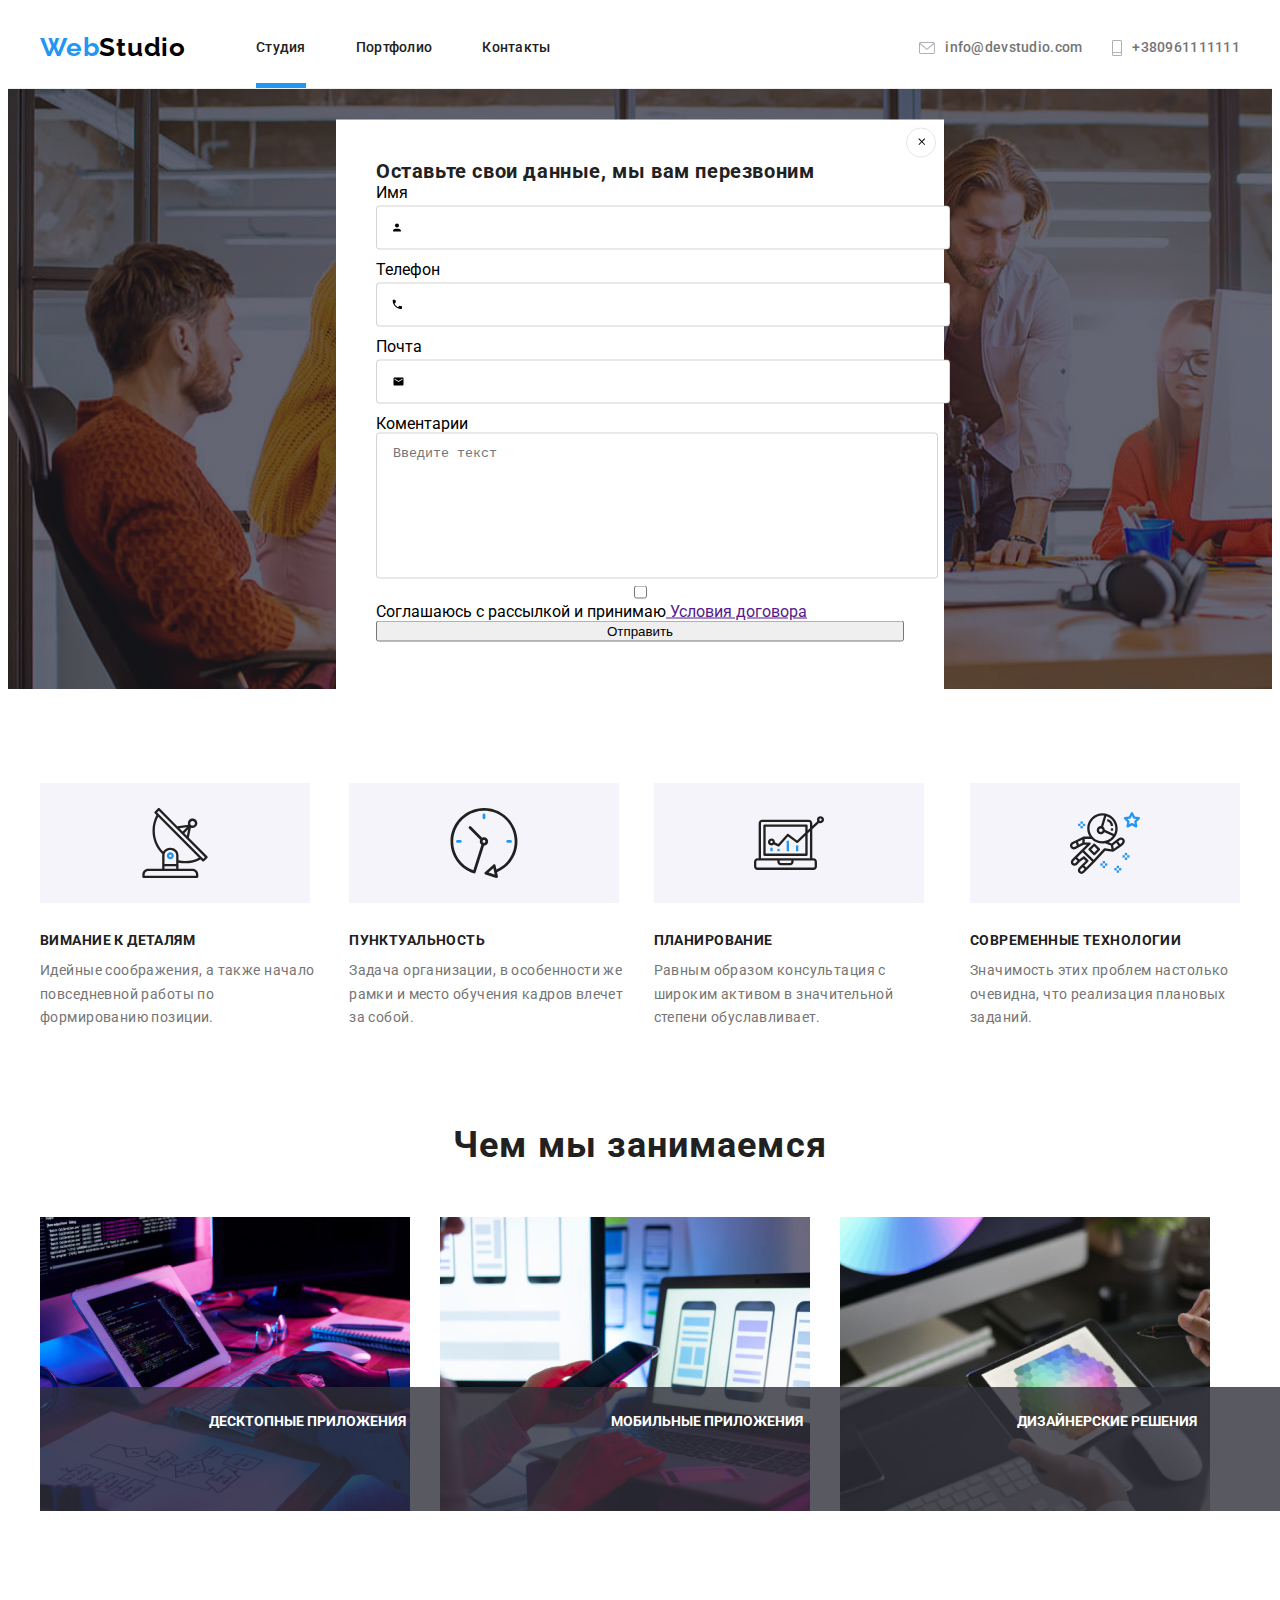
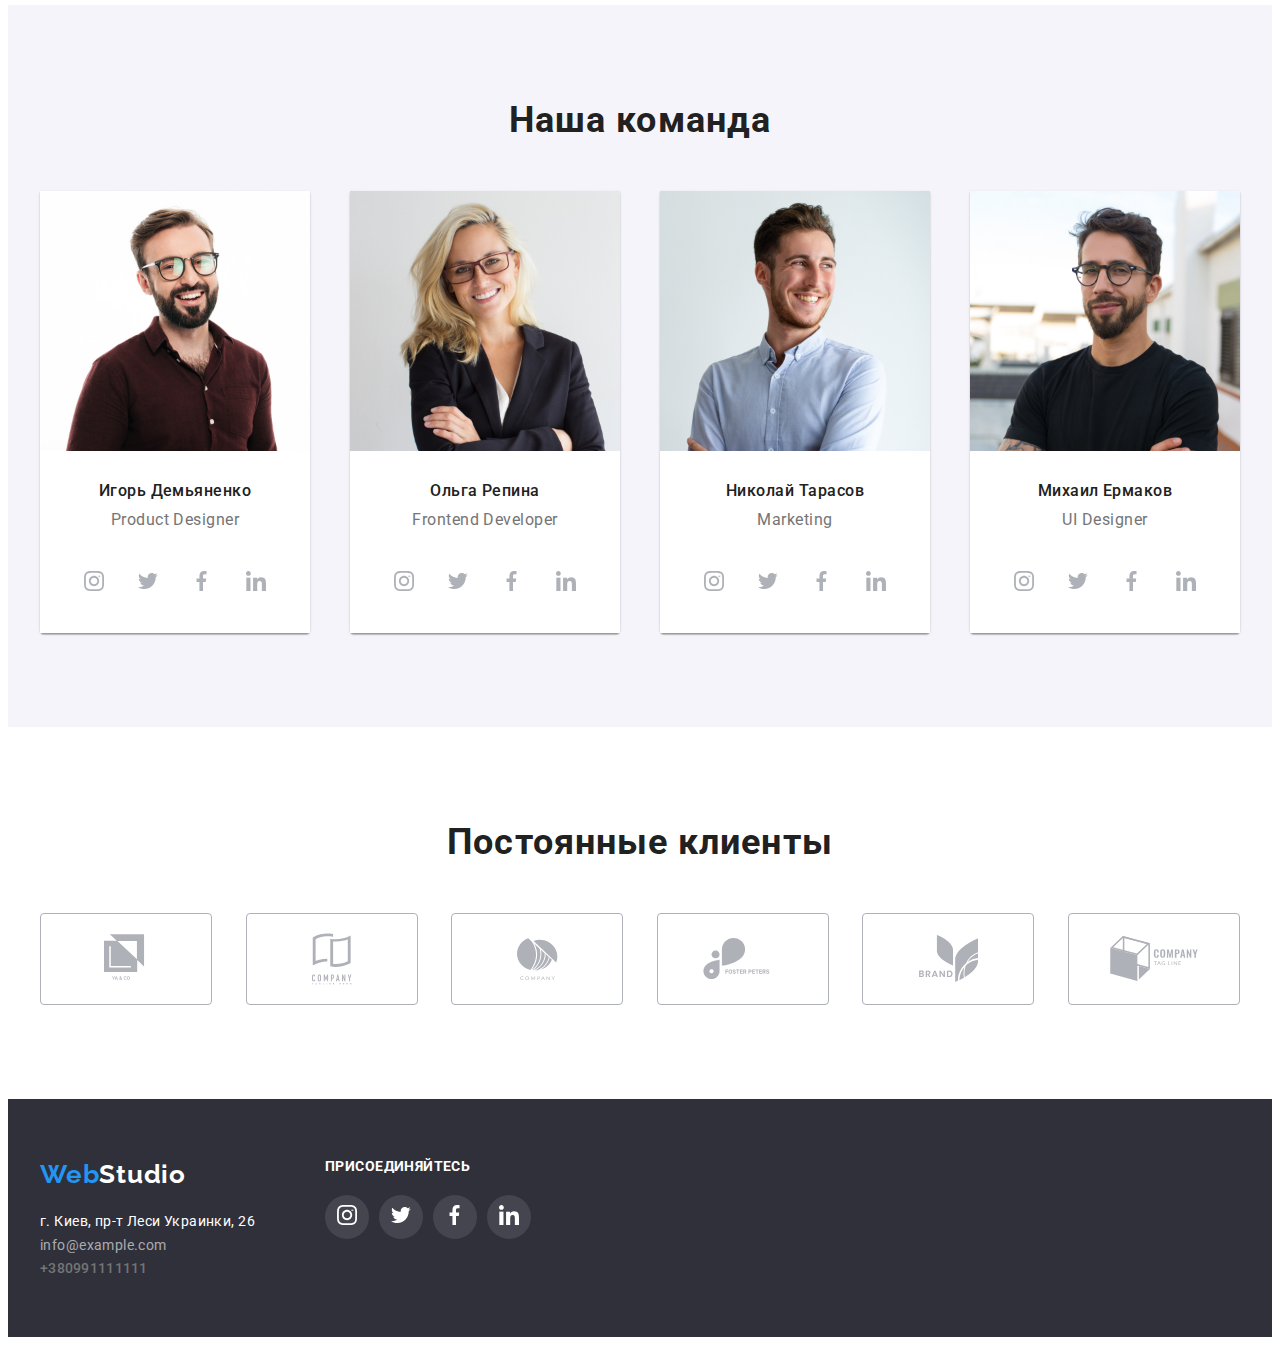
==== index.html @ 155edfb6 "что-то делал))" ====
<!DOCTYPE html>
<html lang="ru">
  <head>
    <meta charset="UTF-8" />
    <meta http-equiv="X-UA-Compatible" content="IE=edge" />
    <meta name="viewport" content="width=device-width, initial-scale=1.0" />
    <title>Webstudio</title>
    <link rel="preconnect" href="https://fonts.gstatic.com" />
    <link
      href="https://fonts.googleapis.com/css2?family=Raleway:wght@700&family=Roboto:wght@400;500;700;900&display=swap"
      rel="stylesheet"
    />
    <link
      rel="stylesheet"
      href="https://cdnjs.cloudflare.com/ajax/libs/modern-normalize/1.0.0/modern-normalize.min.css"
      integrity="sha512-ISS7cAi1PEhQ8jnbJpJZMd29NlhNj4AWYyLOSp2CE/CsHxTCu+r+t0D2yoJudVrd0/8fTVPUVDzY5Tvli75u/g=="
      crossorigin="anonymous"
    />
    <link
      rel="stylesheet"
      href="https://cdnjs.cloudflare.com/ajax/libs/animate.css/4.1.1/animate.min.css"
    />
    <link rel="stylesheet" href="./css/style.css" />
  </head>
  <body>
    <!--HEADER-->

    <header class="header">
      <div class="header-container">
        <nav class="navigation">
          <a
            class="logo-light-teme logo-text-header logo link"
            href="./portfolio.html"
            ><span class="logo-text">Web</span>Studio</a
          >

          <ul class="navigation-list list">
            <li class="navigation-item">
              <a
                class="navigation-link link active-page-link"
                href="./index.html"
                ><span class="active">Студия</span></a
              >
            </li>

            <li class="navigation-item">
              <a class="navigation-link link" href="./portfolio.html"
                >Портфолио</a
              >
            </li>

            <li class="navigation-item">
              <a class="navigation-link link" href="">Контакты</a>
            </li>
          </ul>
        </nav>

        <ul class="contact-list list">
          <li class="header-links-item">
            <a href="mailto:info@devstudio.com" class="contact-link link"
              ><svg class="header-icons" fill="currentColour">
                <use href="./images/sprite.svg#icon-envelope"></use>
              </svg>
              info@devstudio.com</a
            >
          </li>
          <li class="header-links-item">
            <a href="tel:+380961111111" class="contact-link link"
              ><svg class="header-icons-tel" fill="currentColour">
                <use href="./images/sprite.svg#icon-Vector"></use>
              </svg>
              +380961111111</a
            >
          </li>
        </ul>
      </div>
    </header>

    <!--HERROW-->
    <main>
      <section class="herro">
        <div class="container">
          <div class="wrap-herro">
            <h1 class="herro-title">
              ЭФФЕКТИВНЫЕ РЕШЕНИЯ<br />
              ДЛЯ ВАШЕГО БИЗНЕСА
            </h1>
            <button type="button" class="model-btn" data-modal-open>
              Заказать услугу
            </button>
          </div>
        </div>
      </section>

      <!--Section2-->

      <section class="features">
        <div class="container">
          <h2 class="about-title visually-hidden">Особенности</h2>
          <ul class="about-list list">
            <li class="about-item">
              <div class="features-icons">
                <svg width="70px" height="70px">
                  <use href="./images/sprite.svg#icon-antenna"></use>
                </svg>
              </div>
              <h3 class="about-mini-title">ВИМАНИЕ К ДЕТАЛЯМ</h3>
              <p class="about-subtitle">
                Идейные соображения, а также начало повседневной работы по
                формированию позиции.
              </p>
            </li>

            <li class="about-item">
              <div class="features-icons">
                <svg width="70px" height="70px">
                  <use href="./images/sprite.svg#icon-clock"></use>
                </svg>
              </div>
              <h3 class="about-mini-title">ПУНКТУАЛЬНОСТЬ</h3>
              <p class="about-subtitle">
                Задача организации, в особенности же рамки и место обучения
                кадров влечет за собой.
              </p>
            </li>
            <li class="about-item">
              <div class="features-icons">
                <svg width="70px" height="70px">
                  <use href="./images/sprite.svg#icon-diagram"></use>
                </svg>
              </div>
              <h3 class="about-mini-title">ПЛАНИРОВАНИЕ</h3>
              <p class="about-subtitle">
                Равным образом консультация с широким активом в значительной
                степени обуславливает.
              </p>
            </li>
            <li class="about-item">
              <div class="features-icons">
                <svg width="70px" height="70px">
                  <use href="./images/sprite.svg#icon-astronaut"></use>
                </svg>
              </div>
              <h3 class="about-mini-title">Современные технологии</h3>
              <p class="about-subtitle">
                Значимость этих проблем настолько очевидна, что реализация
                плановых заданий.
              </p>
            </li>
          </ul>
        </div>
      </section>

      <!--section3-->

      <section class="section3-about">
        <div class="container">
          <h2 class="about-title">Чем мы занимаемся</h2>
          <ul class="section3-list list">
            <li class="section3-item">
              <a class="" href=""
                ><div class="">
                  <img
                    class="img-section3"
                    src="./images/section3/box1.jpg"
                    alt="человек набирает текст"
                    width="370"
                    height="294"
                  />
                  <p class="overlay-portfolio">ДЕСКТОПНЫЕ ПРИЛОЖЕНИЯ</p>
                </div></a
              >
            </li>
            <li class="section3-item">
              <a class="" href=""
                ><div class="">
                  <img
                    class="img-section3"
                    src="./images/section3/box2.jpg"
                    alt="ноутбук и телефон"
                    width="370"
                    height="294"
                  />
                  <p class="overlay-portfolio">МОБИЛЬНЫЕ ПРИЛОЖЕНИЯ</p>
                </div></a
              >
            </li>
            <li class="section3-item">
              <a class="" href=""
                ><div class="">
                  <img
                    class="img-section3"
                    src="./images/section3/box3.jpg"
                    alt="приложение на планшете"
                    width="370"
                    height="294"
                  />
                  <p class="overlay-portfolio">ДИЗАЙНЕРСКИЕ РЕШЕНИЯ</p>
                </div>
              </a>
            </li>
          </ul>
        </div>
      </section>

      <!--Section4-->

      <section class="about">
        <div class="container">
          <h2 class="about-title about-our-teem-title">Наша команда</h2>
          <ul class="section4-list list">
            <li class="section4-item">
              <img src="./images/section4/img3.jpg" alt="" width="270" />
              <div class="section4-teem">
                <h3 class="section4-title">Игорь Демьяненко</h3>
                <p class="section4-subtitle">Product Designer</p>
                <ul class="social-list list">
                  <li class="social-list-item">
                    <a href="" class="social-list-link"
                      ><div class="icons-thumb">
                        <svg
                          class="social-list-icon"
                          width="20px"
                          height="20px"
                        >
                          <use href="./images/sprite.svg#icon-instagram"></use>
                        </svg>
                      </div>
                    </a>
                  </li>
                  <li class="social-list-item">
                    <a href="" class="social-list-link"
                      ><div class="icons-thumb">
                        <svg
                          class="social-list-icon"
                          width="20px"
                          height="20px"
                        >
                          <use href="./images/sprite.svg#icon-Vector6"></use>
                        </svg>
                      </div>
                    </a>
                  </li>
                  <li class="social-list-item">
                    <a href="" class="social-list-link"
                      ><div class="icons-thumb">
                        <svg
                          class="social-list-icon"
                          width="20px"
                          height="20px"
                        >
                          <use href="./images/sprite.svg#icon-Vector7"></use>
                        </svg>
                      </div>
                    </a>
                  </li>
                  <li class="social-list-item">
                    <a href="" class="social-list-link"
                      ><div class="icons-thumb">
                        <svg
                          class="social-list-icon"
                          width="20px"
                          height="20px"
                        >
                          <use href="./images/sprite.svg#icon-linkedin"></use>
                        </svg>
                      </div>
                    </a>
                  </li>
                </ul>
              </div>
            </li>
            <li class="section4-item">
              <img src="./images/section4/img.jpg" alt="" width="270" />
              <div class="section4-teem">
                <h3 class="section4-title">Ольга Репина</h3>
                <p class="section4-subtitle">Frontend Developer</p>
                <ul class="social-list list">
                  <li class="social-list-item">
                    <a href="" class="social-list-link"
                      ><div class="icons-thumb">
                        <svg
                          class="social-list-icon"
                          width="20px"
                          height="20px"
                        >
                          <use href="./images/sprite.svg#icon-instagram"></use>
                        </svg>
                      </div>
                    </a>
                  </li>
                  <li class="social-list-item">
                    <a href="" class="social-list-link"
                      ><div class="icons-thumb">
                        <svg
                          class="social-list-icon"
                          width="20px"
                          height="20px"
                        >
                          <use href="./images/sprite.svg#icon-Vector6"></use>
                        </svg>
                      </div>
                    </a>
                  </li>
                  <li class="social-list-item">
                    <a href="" class="social-list-link"
                      ><div class="icons-thumb">
                        <svg
                          class="social-list-icon"
                          width="20px"
                          height="20px"
                        >
                          <use href="./images/sprite.svg#icon-Vector7"></use>
                        </svg>
                      </div>
                    </a>
                  </li>
                  <li class="social-list-item">
                    <a href="" class="social-list-link"
                      ><div class="icons-thumb">
                        <svg
                          class="social-list-icon"
                          width="20px"
                          height="20px"
                        >
                          <use href="./images/sprite.svg#icon-linkedin"></use>
                        </svg>
                      </div>
                    </a>
                  </li>
                </ul>
              </div>
            </li>
            <li class="section4-item">
              <img src="./images/section4/img1.jpg" alt="" width="270" />
              <div class="section4-teem">
                <h3 class="section4-title">Николай Тарасов</h3>
                <p class="section4-subtitle">Marketing</p>
                <ul class="social-list list">
                  <li class="social-list-item">
                    <a href="" class="social-list-link"
                      ><div class="icons-thumb">
                        <svg
                          class="social-list-icon"
                          width="20px"
                          height="20px"
                        >
                          <use href="./images/sprite.svg#icon-instagram"></use>
                        </svg>
                      </div>
                    </a>
                  </li>
                  <li class="social-list-item">
                    <a href="" class="social-list-link"
                      ><div class="icons-thumb">
                        <svg
                          class="social-list-icon"
                          width="20px"
                          height="20px"
                        >
                          <use href="./images/sprite.svg#icon-Vector6"></use>
                        </svg>
                      </div>
                    </a>
                  </li>
                  <li class="social-list-item">
                    <a href="" class="social-list-link"
                      ><div class="icons-thumb">
                        <svg
                          class="social-list-icon"
                          width="20px"
                          height="20px"
                        >
                          <use href="./images/sprite.svg#icon-Vector7"></use>
                        </svg>
                      </div>
                    </a>
                  </li>
                  <li class="social-list-item">
                    <a href="" class="social-list-link"
                      ><div class="icons-thumb">
                        <svg
                          class="social-list-icon"
                          width="20px"
                          height="20px"
                        >
                          <use href="./images/sprite.svg#icon-linkedin"></use>
                        </svg>
                      </div>
                    </a>
                  </li>
                </ul>
              </div>
            </li>
            <li class="section4-item">
              <img src="./images/section4/img2.jpg" alt="" width="270" />
              <div class="section4-teem">
                <h3 class="section4-title">Михаил Ермаков</h3>
                <p class="section4-subtitle">UI Designer</p>
                <ul class="social-list list">
                  <li class="social-list-item">
                    <a href="" class="social-list-link"
                      ><div class="icons-thumb">
                        <svg
                          class="social-list-icon"
                          width="20px"
                          height="20px"
                        >
                          <use href="./images/sprite.svg#icon-instagram"></use>
                        </svg>
                      </div>
                    </a>
                  </li>
                  <li class="social-list-item">
                    <a href="" class="social-list-link"
                      ><div class="icons-thumb">
                        <svg
                          class="social-list-icon"
                          width="20px"
                          height="20px"
                        >
                          <use href="./images/sprite.svg#icon-Vector6"></use>
                        </svg>
                      </div>
                    </a>
                  </li>
                  <li class="social-list-item">
                    <a href="" class="social-list-link"
                      ><div class="icons-thumb">
                        <svg
                          class="social-list-icon"
                          width="20px"
                          height="20px"
                        >
                          <use href="./images/sprite.svg#icon-Vector7"></use>
                        </svg>
                      </div>
                    </a>
                  </li>
                  <li class="social-list-item">
                    <a href="" class="social-list-link"
                      ><div class="icons-thumb">
                        <svg
                          class="social-list-icon"
                          width="20px"
                          height="20px"
                        >
                          <use href="./images/sprite.svg#icon-linkedin"></use>
                        </svg>
                      </div>
                    </a>
                  </li>
                </ul>
              </div>
            </li>
          </ul>
        </div>
      </section>
      <!--постоянные клиенты-->
      <section class="partners">
        <div class="container-partners">
          <h2 lang="ru" class="about-title">Постоянные клиенты</h2>
          <ul class="partners-list list">
            <li class="partners-item">
              <a href="" class="partners-link">
                <div class="partners-thumb">
                  <svg
                    class="partners-icon"
                    width="44.27px"
                    height="49.23px"
                    fill="currentColour"
                  >
                    <use href="./images/sprite.svg#icon-logo1"></use>
                  </svg>
                </div>
              </a>
            </li>
            <li class="partners-item">
              <a href="" class="partners-link">
                <div class="partners-thumb">
                  <svg class="partners-icon" width="40px" height="52px">
                    <use href="./images/sprite.svg#icon-logo2"></use>
                  </svg>
                </div>
              </a>
            </li>
            <li class="partners-item">
              <a href="" class="partners-link">
                <div class="partners-thumb">
                  <svg class="partners-icon" width="41" height="42.6px">
                    <use href="./images/sprite.svg#icon-logo3"></use>
                  </svg>
                </div>
              </a>
            </li>
            <li class="partners-item">
              <a href="" class="partners-link">
                <div class="partners-thumb">
                  <svg class="partners-icon" width="79.66px" height="42.02px">
                    <use href="./images/sprite.svg#icon-logo4"></use>
                  </svg>
                </div>
              </a>
            </li>
            <li class="partners-item">
              <a href="" class="partners-link">
                <div class="partners-thumb">
                  <svg class="partners-icon" width="59px" height="47px">
                    <use href="./images/sprite.svg#icon-logo5"></use>
                  </svg>
                </div>
              </a>
            </li>
            <li class="partners-item">
              <a href="" class="partners-link">
                <div class="partners-thumb">
                  <svg class="partners-icon" width="88.5px" height="45.44px">
                    <use href="./images/sprite.svg#icon-logo6"></use>
                  </svg>
                </div>
              </a>
            </li>
          </ul>
        </div>
      </section>
    </main>
    <!--Footer-->
    <footer class="footer">
      <div class="footer-container">
        <div class="footer-wraper">
          <a
            class="logo-footer-link link logo-dark-teme logo-text-header"
            href="./index.html"
            ><span class="logo-text">Web</span>Studio</a
          >
          <address class="adress">
            <ul class="adreess-list list">
              <li class="adreess-link">
                <a
                  class="adress-item link"
                  href="https://goo.gl/maps/v6v7mnVKabn46PNZ7"
                  target="blank"
                  rel="noopener noreferrer"
                  >г. Киев, пр-т Леси Украинки, 26</a
                >
              </li>
              <li>
                <a class="adress-mail link" href="mailto:info@example.com"
                  >info@example.com</a
                >
              </li>
              <li>
                <a class="adress-tel link" href="+380991111111"
                  >+380991111111</a
                >
              </li>
            </ul>
          </address>
        </div>
        <div class="footer-wraper">
          <p class="invitation">Присоединяйтесь</p>
          <ul class="icon-list list">
            <li class="icon-list-item">
              <a href="" class="icon-item-link"
                ><div class="icon-thumb">
                  <svg class="footer-icons" width="20px" height="20px">
                    <use href="./images/sprite.svg#icon-instagram"></use>
                  </svg></div
              ></a>
            </li>
            <li class="icon-list-item">
              <a href="" class="icon-item-link"
                ><div class="icon-thumb">
                  <svg class="footer-icons" width="20px" height="20px">
                    <use href="./images/sprite.svg#icon-Vector6"></use>
                  </svg></div
              ></a>
            </li>
            <li class="icon-list-item">
              <a href="" class="icon-item-link"
                ><div class="icon-thumb">
                  <svg class="footer-icons" width="20px" height="20px">
                    <use href="./images/sprite.svg#icon-Vector7"></use>
                  </svg></div
              ></a>
            </li>
            <li class="icon-list-item">
              <a href="" class="icon-item-link"
                ><div class="icon-thumb">
                  <svg class="footer-icons" width="20px" height="20px">
                    <use href="./images/sprite.svg#icon-linkedin"></use>
                  </svg></div
              ></a>
            </li>
          </ul>
        </div>
      </div>
    </footer>
    <div class="backdrop" data-modal>
      <div class="modal">
        <b class="model-text">Оставьте свои данные, мы вам перезвоним</b>
        <button type="button" class="modal-close-btn" data-modal-close>
          <svg class="modal-close-icon" width="11px" height="11px">
            <use href="./images/sprite.svg#icon-close-black"></use>
          </svg>
        </button>
        <form action="#" class="modal-form">
          <label class="modal-form-field" for=""
            >Имя
            <span class="modal-form-input-wraper">
              <input
                type="text"
                name="user-name"
                class="modal-form-input"
                required
                minlength="2"
              />
              <svg class="modal-icon" width="12" height="12">
                <use href="./images/sprite.svg#icon-person-black"></use>
              </svg>
            </span>
          </label>
          <label class="modal-form-field" for=""
            >Телефон
            <span class="modal-form-input-wraper">
              <input
                type="tel"
                name="user-tel"
                class="modal-form-input"
                required
                pattern="[0-9]{3}-[0-9]{3}-[0-9]{2}-[0-9]{2}"
                title="063-111-11-11"
              />
              <svg class="modal-icon" width="13" height="13">
                <use href="./images/sprite.svg#icon-phone-black"></use>
              </svg>
            </span>
          </label>
          <label class="modal-form-field" for=""
            >Почта
            <span class="modal-form-input-wraper">
              <input type="email" name="user-mail" class="modal-form-input" />
              <svg class="modal-icon" width="15" height="12">
                <use href="./images/sprite.svg#icon-email-black"></use>
              </svg>
            </span>
          </label>
          <label class="modal-form-field" for=""
            >Коментарии<textarea
              name="user-message"
              class="modal-form-message"
              placeholder="Введите текст"
            ></textarea>
          </label>
          <input
            type="checkbox"
            name="user-term"
            class="modal-form-term"
            value=""
          />
          <label class="modal-form-check-desc"
            >Соглашаюсь с рассылкой и принимаю<a href="">
              Условия договора</a
            ></label
          >
          <button type="submit" class="modal-form-btn">Отправить</button>
        </form>
      </div>
    </div>
    <!--<script src="./js/model.js"></script>-->
  </body>
</html>
---- css/style.css ----
:root {
  --main-font: 'Roboto', sans-serif;
  --secondary-font: Raleway, sans-serif;
  --akcent-color: #2196f3;
  --first-colour: #ffffff;
  --second-colour: #757575;
  --third-colour: #212121;
  --fourth-colour: #000000;
  --fives-colour: #eeeeee;
  --background-colour: #2f303a;
  --secondary-bg-colour: #f5f4fa;
  --vectorsbg: #f5f4fa;
  --vectors: #afb1b8;
  --footervectorsbg: rgba(255, 255, 255, 0.1);
}
body {
  font-family: var(--main-font);
}
h1,
h2,
h3,
h4,
h5,
h6,
p {
  margin: 0;
}
ul,
ol {
  margin: 0;
  padding: 0;
}
img {
  display: block;
}
.visually-hidden {
  position: absolute !important;
  clip: rect(1px 1px 1px 1px); /* IE6, IE7 */
  clip: rect(1px, 1px, 1px, 1px);
  padding: 0 !important;
  border: 0 !important;
  height: 1px !important;
  width: 1px !important;
  overflow: hidden;
}
.link {
  text-decoration: none;
}
.list {
  list-style: none;
}
.adress {
  font-style: normal;
}

.logo-text {
  font-family: 'Raleway', sans-serif;
  font-weight: bold;
  font-size: 26px;
  line-height: 1.19;
  letter-spacing: 0.03em;
  color: #2196f3;
}

.logo link {
  font-family: var(--secondary-font);

  font-weight: 700;
  font-size: 26px;
  line-height: 1.19;
  letter-spacing: 0.03em;

  /*color: #2196f3;*/
}
.container {
  width: 1200px;
  margin: 0 auto;
  padding-left: 15px;
  padding-right: 15px;
}
.header-container {
  width: 1200px;
  margin: 0 auto;
  padding-left: 15px;
  padding-right: 15px;
  display: flex;
}

/*===========HEADER==========*/
.header {
  display: flex;
  align-items: center;

  background-color: var(--first-colour);

  border-bottom: var(--fives-colour) 1px solid;
}
.header-icons-tel {
  width: 10px;
  height: 16px;
  margin-right: 10px;
}
.active-page-link {
  color: var(--akcent-color);
  position: relative;
  transition-duration: 250ms;
  transition-timing-function: cubic-bezier(0.4, 0, 0.2, 1);
}
.active-page-link:visited {
  color: var(--akcent-color);
}

.header-icons {
  width: 16px;
  height: 12px;
  margin-right: 10px;
}
.header-links-item {
  fill: var(--vectors);
}

.header-links-item:hover,
.header-links-item:focus {
  color: var(--akcent-color);
  fill: #2196f3;
}
.header-links-item:not(:last-child) {
  margin-left: auto;
  margin-right: 30px;
}
.img-about {
  display: flex;
}

.logo {
  margin-right: 70px;
  padding-top: 24px;
  padding-bottom: 25px;
}
.navigation {
  display: flex;
  align-items: center;
}
.navigation-list {
  display: flex;
  align-items: center;
}

.navigation-item:not(:last-child) {
  margin-right: 50px;
}
.logo-text-header {
  font-family: var(--secondary-font);
  font-style: normal;
  font-weight: bold;
  font-size: 26px;
  line-height: 1.19;

  letter-spacing: 0.03em;

  color: var(--fourth-colour);
}
.navigation-link {
  display: block;
  font-size: 14px;
  font-weight: 500;
  line-height: 1.14;
  letter-spacing: 0.02em;
  text-align: left;
  color: var(--third-colour);
  padding-top: 32px;
  padding-bottom: 32px;
  position: relative;
}

.active-page-link::after {
  content: '';
  width: 100%;
  height: 5px;
  background-color: var(--akcent-color);
  display: block;
  position: absolute;
  left: 0;
  bottom: 0;
  opacity: 0;
  transition: opacity 250ms cubic-bezier(0.4, 0, 0.2, 1);
}

.active-page-link::after {
  opacity: 1;
}

.navigation-link:hover,
.navigation-link:focus {
  color: var(--akcent-color);
  transition-duration: 250ms;
  transition-timing-function: cubic-bezier(0.4, 0, 0.2, 1);
}
.navigation-link:active {
  color: var(--akcent-color);
}

.contact-link {
  display: flex;
  align-items: center;
  font-weight: 500;
  font-size: 14px;
  line-height: 1.14;
  letter-spacing: 0.02em;
  padding-top: 32px;
  padding-bottom: 32px;

  color: var(--second-colour);
}

.contact-link:hover .header-icons,
.contact-link:focus .header-icons,
.contact-link:hover,
.contact-link:focus {
  color: var(--akcent-color);
  fill: var(--akcent-color);
  transition-duration: 250ms;
  transition-timing-function: cubic-bezier(0.4, 0, 0.2, 1);
}

.contact-list {
  display: flex;
  align-items: center;

  margin-left: auto;
}

/*=========HERO========*/
.herro {
  background-color: var(--background-colour);
  text-align: center;
  padding-bottom: 200px;
  padding-top: 200px;
  background-image: linear-gradient(
      rgba(47, 48, 58, 0.4),
      rgba(47, 48, 58, 0.4)
    ),
    url(../images/herro/Img.jpg);
  background-repeat: no-repeat;
  background-size: cover;
}

.herro-link {
  border-radius: 4px;
}

.herro-link:not(:last-child) {
  margin-right: 8px;
}
.herro-portfolio {
  text-align: center;
  padding-bottom: 94px;
  padding-top: 94px;
}

.about-border-portfolio {
  background-color: var(--first-colour);
  padding-right: 24px;
  padding-left: 24px;
  padding-top: 20px;
  padding-bottom: 20px;
  text-align: left;
  border: var(--fives-colour) 1px solid;
}

.about-list-portfolio {
  display: flex;
  justify-content: space-between;
  flex-wrap: wrap;
}
.herro-title {
  font-weight: 900;
  font-size: 44px;
  line-height: 1.36;
  letter-spacing: 0.06em;

  color: var(--first-colour);
  margin-bottom: 30px;

  text-transform: uppercase;
}
.model-btn {
  box-shadow: 0px 4px 4px rgba(0, 0, 0, 0.15);
  border-radius: 4px;
  border: none;
  min-width: 200px;
  height: 50px;
  font-weight: 700;
  font-size: 16px;
  line-height: 1.87;
  padding-bottom: 200px;

  letter-spacing: 0.06em;

  color: var(--first-colour);
  padding: 10px 32px;
  background-color: var(--akcent-color);
  transition-duration: 250ms;
  transition-timing-function: cubic-bezier(0.4, 0, 0.2, 1);
}
.model-btn1 {
  background: var(--secondary-bg-colour);
  border-radius: 4px;
  font-weight: 500;
  font-size: 16px;
  padding-top: 6px;
  padding-left: 22px;
  padding-right: 22px;
  padding-bottom: 6px;
  letter-spacing: 0.03em;
  border-width: 2px;
  outline: none;
  color: var(--third-colour);
  border-color: transparent;
  transition-duration: 250ms;
  transition-timing-function: cubic-bezier(0.4, 0, 0.2, 1);
}

.model-btn:hover,
.model-btn:focus {
  background-color: var(--akcent-color);
  transition-duration: 250ms;
  transition-timing-function: cubic-bezier(0.4, 0, 0.2, 1);
}
.model-btn1:hover,
.model-btn1:focus {
  background-color: var(--akcent-color);
  color: var(--first-colour);
  border-color: var(--akcent-color);
  border-width: 2px;
  border-color: transparent;
  cursor: pointer;

  box-shadow: 0px 3px 1px rgba(0, 0, 0, 0.1), 0px 1px 2px rgba(0, 0, 0, 0.08),
    0px 2px 2px rgba(0, 0, 0, 0.12);
  transition-duration: 250ms;
  transition-timing-function: cubic-bezier(0.4, 0, 0.2, 1);
}
.model-btn1:active {
  box-shadow: none;
}

.herro-list {
  display: flex;
  margin-bottom: 56px;
  justify-content: center;
}
/*.herro-list .herro-link + .herro-link {
  margin-left: 30px;*/

/*================ABOUT===========*/
.about-border {
  border: solid 1px;
  border-top: none;
}

.features {
  padding-top: 94px;
  padding-bottom: 47px;
}
.features-icons {
  margin-bottom: 30px;
  justify-content: center;
  display: flex;
  width: 270px;
  height: 120px;
  background-color: var(--vectorsbg);
  align-items: center;
}

.about-list {
  display: flex;
}
.about-mini-title {
  font-weight: 700;
  font-size: 14px;
  line-height: 1.14;
  letter-spacing: 0.03em;
  text-transform: uppercase;
  color: var(--third-colour);
  margin-bottom: 10px;
}
.about-subtitle {
  font-weight: 400;
  font-size: 14px;
  line-height: 1.71;
  letter-spacing: 0.03em;
  color: var(--second-colour);
}
.about-title-portfolio {
  font-weight: 700;
  font-size: 18px;
  line-height: 2;
  letter-spacing: 0.06em;
  color: var(--third-colour);
  margin-bottom: 4px;
}
.about-item {
  font-weight: normal;
  font-size: 16px;
  line-height: 1.87;
  letter-spacing: 0.03em;
  color: var(--second-colour);
}
.about-item:not(:last-child) {
  margin-right: 30px;
}
link {
  display: block;
}
.about-link {
  transition-duration: 250ms;
  transition-timing-function: cubic-bezier(0.4, 0, 0.2, 1);
  margin-bottom: 30px;
  margin-right: -30px;
}
.about-link:hover {
  box-shadow: 0px 1px 1px rgba(0, 0, 0, 0.12), 0px 4px 4px rgba(0, 0, 0, 0.06),
    1px 4px 6px rgba(0, 0, 0, 0.16);
}
.link:focus {
  box-shadow: 0px 1px 1px rgba(0, 0, 0, 0.12), 0px 4px 4px rgba(0, 0, 0, 0.06),
    1px 4px 6px rgba(0, 0, 0, 0.16);
}
.about-link:nth-last-child(-n + 3) {
  margin-bottom: 0;
}
/*==========Section3==========*/
.about {
  padding-top: 94px;
  padding-bottom: 94px;
  background-color: var(--first-colour);
}
.overlay-portfolio {
  width: 205px;
  height: 16px;

  font-family: Roboto;
  font-style: normal;
  font-weight: bold;
  font-size: 14px;
  line-height: 1.14;
  text-align: center;
  position: absolute;
  bottom: 0;
  left: 0;
  width: 370px;
  height: 70px;
  background-color: rgba(47, 48, 58, 0.8);
  padding-top: 27px;
  padding-bottom: 27px;
  padding-left: 82px;
  padding-right: 82px;
  color: var(--first-colour);
}
.section3-list {
  display: flex;
  /* justify-content: space-between;*/
}
.about-title {
  font-weight: 700;
  font-size: 36px;
  line-height: 1.17;
  text-align: center;
  letter-spacing: 0.03em;
  margin-bottom: 50px;
  color: var(--third-colour);
}
.section3-about {
  padding-bottom: 94px;
  padding-top: 47px;
}
.section3-item {
  margin-right: 30px;
  position: relative;
}

/*===========section4==========*/

.about {
  background-color: var(--secondary-bg-colour);
}
.section4-item {
  box-shadow: 0px 1px 3px rgba(0, 0, 0, 0.12), 0px 1px 1px rgba(0, 0, 0, 0.14),
    0px 2px 1px rgba(0, 0, 0, 0.2);
  border-radius: 0px 0px 4px 4px;
  width: 270px;
  background: var(--second-colour);
}
.section4-item:not(:last-child) {
  margin-right: 30px;
}
.section4-teem {
  padding-top: 30px;
  padding-bottom: 30px;
  padding-left: 32px;
  padding-right: 32px;
  background-color: var(--first-colour);
}

.section4-list {
  display: flex;
  justify-content: space-between;
  margin: 0 auto;
}

.section4-title {
  font-weight: 500;
  font-size: 16px;
  line-height: 1.19;
  text-align: center;
  letter-spacing: 0.03em;
  color: var(--third-colour);
  margin-bottom: 10px;
}

.section4-subtitle {
  font-weight: 400;
  font-size: 16px;
  line-height: 1.19;
  text-align: center;
  letter-spacing: 0.03em;
  color: var(--second-colour);
  margin-bottom: 30px;
}
.social-list-link {
  display: flex;
  justify-content: center;
  align-items: center;
  width: 44px;
  height: 44px;
  border-radius: 50%;
  background-color: var(--first-colour);
}
.icons-thumb {
  display: flex;
  height: 44px;
  width: 44px;
  justify-content: center;
  align-items: center;
  border-radius: 50%;
}

.social-list {
  display: flex;
  justify-content: space-between;
}
.social-list-icon {
  fill: var(--vectors);
}
.social-list-link:focus .icons-thumb,
.social-list-link:hover .icons-thumb,
.social-list-link:focus .social-list-icon,
.social-list-link:hover .social-list-icon {
  fill: var(--first-colour);
  background-color: var(--akcent-color);
  transition-duration: 250ms;
  transition-timing-function: cubic-bezier(0.4, 0, 0.2, 1);
}
/*==========components=======*/
.logo-light-teme {
  color: var(--fourth-colour);
}
.logo-dark-teme {
  color: var(--first-colour);
}
/*===========Partners=========*/
.partners {
  padding-top: 94px;
  padding-bottom: 94px;
}
.partners-icon {
  fill: var(--vectors);
}
.partners-link {
  transition-duration: 2350ms;
  transition-timing-function: cubic-bezier(0.4, 0, 0.2, 1);

  box-sizing: border-box;

  display: flex;
  align-items: center;
  justify-content: center;
  fill: var(--vectors);
}
.partners-thumb {
  width: 170px;
  height: 90px;
  border: 1px solid var(--vectors);
  border-radius: 4px;
  display: flex;
  justify-content: center;
  align-items: center;
}

.partners-list {
  display: flex;
  justify-content: space-between;
}
.partners-link:hover .partners-icon {
  fill: var(--akcent-color);
  transition-duration: 250ms;
  transition-timing-function: cubic-bezier(0.4, 0, 0.2, 1);
}
.partners-link:hover .partners-thumb {
  border: 1px solid var(--akcent-color);
  transition-duration: 250ms;
  transition-timing-function: cubic-bezier(0.4, 0, 0.2, 1);
}

.partners-link:focus .partners-icon {
  fill: var(--akcent-color);
  transition-duration: 250ms;
  transition-timing-function: cubic-bezier(0.4, 0, 0.2, 1);
}
.partners-link:focus .partners-thumb {
  border: 1px solid var(--akcent-color);

  outline: none;
}

.container-partners {
  width: 1200px;
  margin: 0 auto;
  padding-left: 15px;
  padding-right: 15px;
}
/*=========footer=======*/
footer {
  background-color: var(--background-colour);
  padding: 60px 0;
}
.footer-container {
  display: flex;
  width: 1200px;
  margin: 0 auto;
  padding-left: 15px;
  padding-right: 15px;
}
.adress {
  margin-top: 20px;
}
.footer-wraper {
  display: inline-block;
}

.adress-item {
  transition-duration: 250ms;
  transition-timing-function: cubic-bezier(0.4, 0, 0.2, 1);
  font-weight: 400;
  font-size: 14px;
  line-height: 1.71;
  margin-bottom: 20px;
  letter-spacing: 0.03em;
  margin-bottom: 9px;

  color: var(--first-colour);
}
.adress-mail {
  transition-duration: 250ms;
  transition-timing-function: cubic-bezier(0.4, 0, 0.2, 1);
  font-weight: 400;
  font-size: 14px;
  line-height: 1.71;
  margin-bottom: 9px;
  letter-spacing: 0.03em;

  color: rgba(255, 255, 255, 0.6);
}
.adress-tel {
  transition-duration: 250ms;
  transition-timing-function: cubic-bezier(0.4, 0, 0.2, 1);
  font-weight: 500;
  font-size: 14px;
  line-height: 1.14;
  letter-spacing: 0.02em;

  color: var(--second-colour);
}
.adreess-link {
  transition-duration: 250ms;
  transition-timing-function: cubic-bezier(0.4, 0, 0.2, 1);
}
.adress-item:hover,
.adress-item:focus {
  color: var(--akcent-color);
  transition-duration: 250ms;
  transition-timing-function: cubic-bezier(0.4, 0, 0.2, 1);
}
.adress-tel:hover,
.adress-tel:focus {
  color: var(--akcent-color);
  transition-duration: 250ms;
  transition-timing-function: cubic-bezier(0.4, 0, 0.2, 1);
}
.adress-mail:hover,
.adress-mail:focus {
  color: var(--akcent-color);
  transition-duration: 250ms;
  transition-timing-function: cubic-bezier(0.4, 0, 0.2, 1);
}
.icon-list {
  display: flex;
  align-items: center;
}

.footer-wraper:not(:last-child) {
  margin-right: 70px;
}
.icon-list-item {
  box-sizing: inherit;
  justify-content: space-between;
}
.icon-item-link {
  display: flex;
  justify-content: center;
  align-items: center;
  width: 44px;
  height: 44px;
  border-radius: 50%;
  background-color: var(--footervectorsbg);
}
.icon-item-link:hover,
.icon-item-link:focus {
  background-color: var(--akcent-color);
  transition-duration: 250ms;
  transition-timing-function: cubic-bezier(0.4, 0, 0.2, 1);
}
.footer-icons {
  fill: var(--first-colour);
}
.invitation {
  font-family: var(--main-font);
  font-style: normal;
  font-weight: bold;
  font-size: 14px;
  line-height: 1.14;
  letter-spacing: 0.03em;
  text-transform: uppercase;

  color: var(--first-colour);
  margin-bottom: 20px;
}
.icon-list-item:not(:last-child) {
  margin-right: 10px;
}
.overlay {
  position: absolute;
  top: 0;
  left: 0;
  background: rgba(33, 150, 243, 0.9);
  color: var(--first-colour);

  height: 100%;
  overflow: scroll;
  transform: translateY(100%);
  transition: transform 250ms;
  transition-timing-function: cubic-bezier(0.4, 0, 0.2, 1);
}
.teem-list-content-wraper {
  position: relative;
  overflow: hidden;
}
.teem-list-link-wraper:hover .overlay,
.teem-list-link-wraper:focus .overlay {
  transform: translateY(0%);
}
.backdrop {
  position: fixed;
  top: 0;
  left: 0;
  width: 100vw;
  height: 100vh;
  transition: all 250ms linear;
}
.modal {
  position: absolute;
  top: 50%;
  left: 50%;
  transform: translate(-50%, -50%);
  width: 528px;
  height: 581px;
  background-color: var(--first-colour);
  padding: 40px;
}
.modal-close-btn {
  position: absolute;
  top: 8px;
  right: 8px;
  width: 30px;
  height: 30px;
  background: transparent;
  border: 1px solid rgba(0, 0, 0, 0.1);
  border-radius: 50%;
  cursor: pointer;
}
.is-hidden {
  opacity: 0;
  visibility: hidden;
  pointer-events: none;
}
.model-text {
  font-family: var(--main-font);
  font-style: normal;
  font-weight: bold;
  font-size: 20px;
  line-height: 1.15;
  text-align: center;
  letter-spacing: 0.03em;

  color: var(--third-colour);
  margin-bottom: 12px;
}
.modal-form {
  display: flex;
  flex-direction: column;
}
.modal-form-input {
  width: 100%;
  height: 40px;

  border: 1px solid rgba(33, 33, 33, 0.2);

  border-radius: 4px;
  padding-left: 42px;
  transition: border-colour 250ms;
  transition-timing-function: cubic-bezier(0.4, 0, 0.2, 1);
}
.modal-form-input:focus {
  outline: none;
  border-color: var(--akcent-color);
}
.modal-icon {
  display: block;
  position: absolute;
  top: 50%;
  left: 15px;
  transform: translateY(-50%);
  transition: background-colour 250ms;
}
.modal-form-field {
  position: relative;
}
.modal-form-input-wraper {
  position: relative;
  display: block;
  margin-top: 4px;
  margin-bottom: 10px;
}
.modal-form-input:focus + .modal-icon {
  fill: var(--akcent-color);
}
.modal-form-message {
  width: 100%;
  height: 120px;
  border: 1px solid rgba(33, 33, 33, 0.2);

  border-radius: 4px;
  padding: 12px 16px;
  resize: none;
}
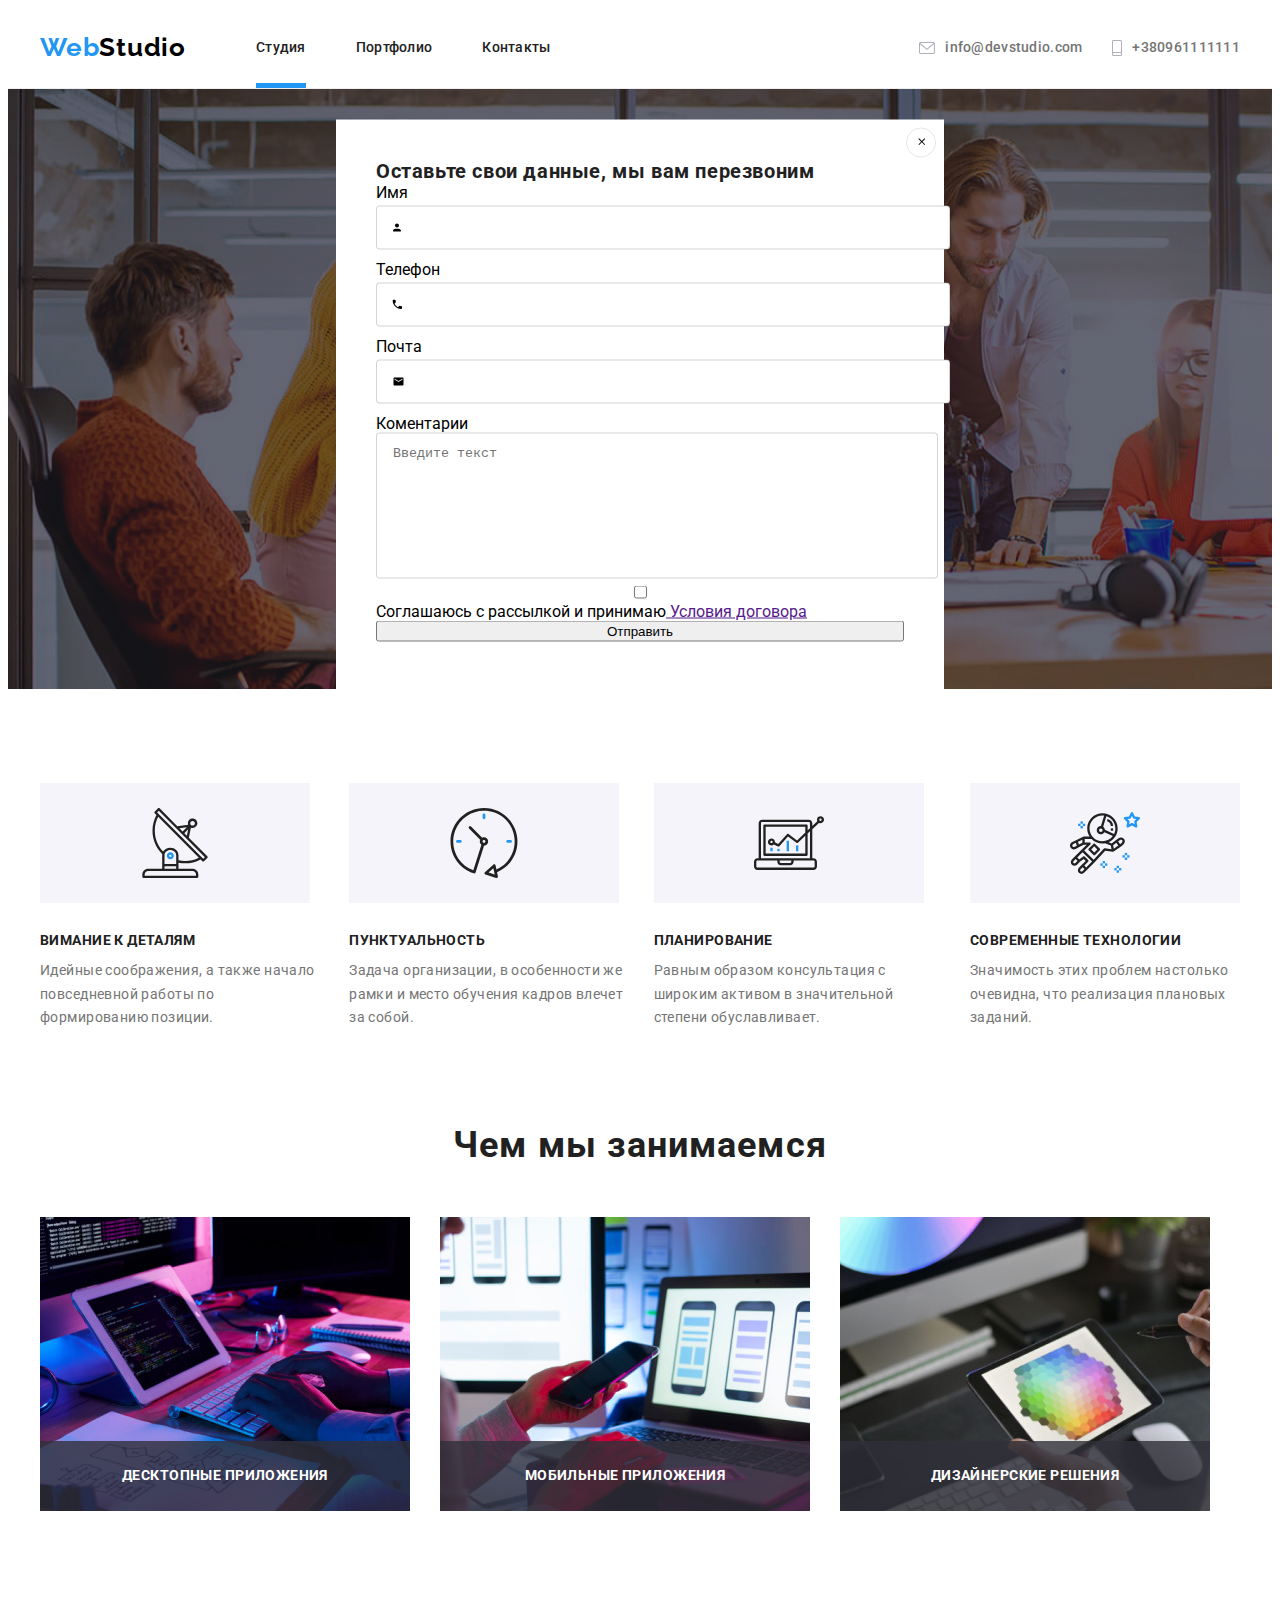
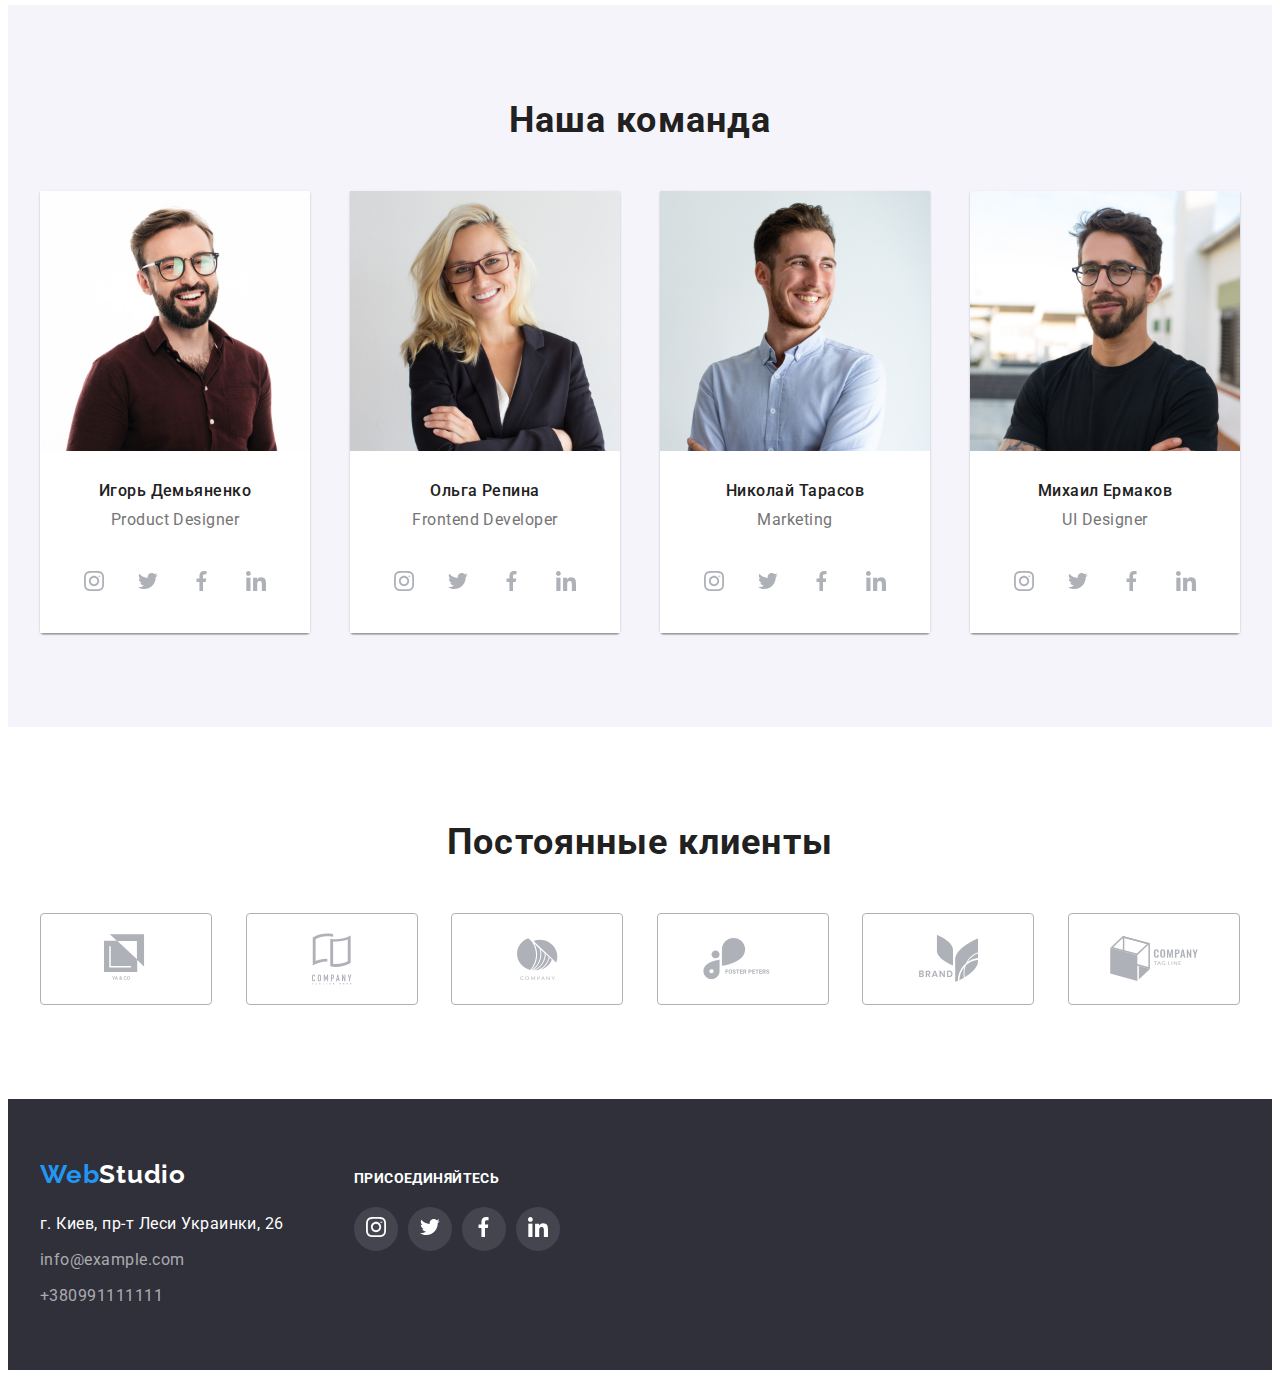
==== commit a49802f1: "исправил футер" ====
--- a/index.html
+++ b/index.html
@@ -544,20 +544,20 @@
                   >г. Киев, пр-т Леси Украинки, 26</a
                 >
               </li>
-              <li>
-                <a class="adress-mail link" href="mailto:info@example.com"
+              <li class="adreess-link">
+                <a class="footer-contacts link" href="mailto:info@example.com"
                   >info@example.com</a
                 >
               </li>
-              <li>
-                <a class="adress-tel link" href="+380991111111"
+              <li class="adreess-link">
+                <a class="footer-contacts link" href="+380991111111"
                   >+380991111111</a
                 >
               </li>
             </ul>
           </address>
         </div>
-        <div class="footer-wraper">
+        <div class="footer-wraper-social">
           <p class="invitation">Присоединяйтесь</p>
           <ul class="icon-list list">
             <li class="icon-list-item">
--- a/css/style.css
+++ b/css/style.css
@@ -171,6 +171,7 @@
   padding-top: 32px;
   padding-bottom: 32px;
   position: relative;
+  transition: color 250ms cubic-bezier(0.4, 0, 0.2, 1);
 }
 
 .active-page-link::after {
@@ -209,8 +210,11 @@
   letter-spacing: 0.02em;
   padding-top: 32px;
   padding-bottom: 32px;
-
+  transition: color 250ms cubic-bezier(0.4, 0, 0.2, 1);
   color: var(--second-colour);
+}
+.header-icons {
+  transition: fill 250ms cubic-bezier(0.4, 0, 0.2, 1);
 }
 
 .contact-link:hover .header-icons,
@@ -314,11 +318,12 @@
   padding-bottom: 6px;
   letter-spacing: 0.03em;
   border-width: 2px;
-  outline: none;
+
   color: var(--third-colour);
   border-color: transparent;
-  transition-duration: 250ms;
-  transition-timing-function: cubic-bezier(0.4, 0, 0.2, 1);
+  transition: color 250ms cubic-bezier(0.4, 0, 0.2, 1),
+    background-color 250ms cubic-bezier(0.4, 0, 0.2, 1),
+    box-shadow 250ms cubic-bezier(0.4, 0, 0.2, 1);
 }
 
 .model-btn:hover,
@@ -350,8 +355,15 @@
   margin-bottom: 56px;
   justify-content: center;
 }
-/*.herro-list .herro-link + .herro-link {
-  margin-left: 30px;*/
+.teem-list-link-wraper {
+  display: block;
+  transition: box-shadow 250ms cubic-bezier(0.4, 0, 0.2, 1);
+}
+.teem-list-link-wraper:hover,
+.teem-list-link-wraper:focus {
+  box-shadow: 0px 1px 1px rgba(0, 0, 0, 0.12), 0px 4px 4px rgba(0, 0, 0, 0.06),
+    1px 4px 6px rgba(0, 0, 0, 0.16);
+}
 
 /*================ABOUT===========*/
 .about-border {
@@ -437,26 +449,23 @@
   background-color: var(--first-colour);
 }
 .overlay-portfolio {
-  width: 205px;
-  height: 16px;
-
-  font-family: Roboto;
-  font-style: normal;
+  width: 100%;
+  height: 70px;
+  display: flex;
+  position: absolute;
+
+  justify-content: center;
+  align-items: center;
   font-weight: bold;
   font-size: 14px;
   line-height: 1.14;
+  letter-spacing: 0.03em;
+  color: var(--first-colour);
   text-align: center;
-  position: absolute;
+  text-transform: uppercase;
   bottom: 0;
   left: 0;
-  width: 370px;
-  height: 70px;
-  background-color: rgba(47, 48, 58, 0.8);
-  padding-top: 27px;
-  padding-bottom: 27px;
-  padding-left: 82px;
-  padding-right: 82px;
-  color: var(--first-colour);
+  background: rgba(47, 48, 58, 0.8);
 }
 .section3-list {
   display: flex;
@@ -635,56 +644,47 @@
   background-color: var(--background-colour);
   padding: 60px 0;
 }
+
 .footer-container {
-  display: flex;
+  padding: 0 15px;
   width: 1200px;
   margin: 0 auto;
-  padding-left: 15px;
-  padding-right: 15px;
+  display: flex;
+  align-items: baseline;
 }
 .adress {
+  display: block;
+  font-style: normal;
+  font-weight: 400;
+  line-height: 1.71;
+  letter-spacing: 0.03em;
   margin-top: 20px;
 }
 .footer-wraper {
-  display: inline-block;
+  margin-right: 70px;
 }
 
 .adress-item {
-  transition-duration: 250ms;
-  transition-timing-function: cubic-bezier(0.4, 0, 0.2, 1);
+  color: var(--first-colour);
+  transition: color 250ms cubic-bezier(0.4, 0, 0.2, 1);
+  color: var(--first-colour);
+}
+
+.footer-contacts {
+  display: block;
   font-weight: 400;
-  font-size: 14px;
   line-height: 1.71;
-  margin-bottom: 20px;
-  letter-spacing: 0.03em;
+  letter-spacing: 0.03em;
+  color: rgba(255, 255, 255, 0.6);
+  transition: color 250ms cubic-bezier(0.4, 0, 0.2, 1);
+}
+.adreess-link:not(:last-child) {
   margin-bottom: 9px;
-
-  color: var(--first-colour);
-}
-.adress-mail {
-  transition-duration: 250ms;
-  transition-timing-function: cubic-bezier(0.4, 0, 0.2, 1);
-  font-weight: 400;
-  font-size: 14px;
-  line-height: 1.71;
-  margin-bottom: 9px;
-  letter-spacing: 0.03em;
-
-  color: rgba(255, 255, 255, 0.6);
-}
-.adress-tel {
-  transition-duration: 250ms;
-  transition-timing-function: cubic-bezier(0.4, 0, 0.2, 1);
-  font-weight: 500;
-  font-size: 14px;
-  line-height: 1.14;
-  letter-spacing: 0.02em;
-
-  color: var(--second-colour);
-}
-.adreess-link {
-  transition-duration: 250ms;
-  transition-timing-function: cubic-bezier(0.4, 0, 0.2, 1);
+}
+
+.footer-wraper-social {
+  width: 206px;
+  height: 80px;
 }
 .adress-item:hover,
 .adress-item:focus {
@@ -692,26 +692,18 @@
   transition-duration: 250ms;
   transition-timing-function: cubic-bezier(0.4, 0, 0.2, 1);
 }
-.adress-tel:hover,
-.adress-tel:focus {
+.footer-contacts:hover,
+.footer-contacts:focus {
   color: var(--akcent-color);
   transition-duration: 250ms;
   transition-timing-function: cubic-bezier(0.4, 0, 0.2, 1);
 }
-.adress-mail:hover,
-.adress-mail:focus {
-  color: var(--akcent-color);
-  transition-duration: 250ms;
-  transition-timing-function: cubic-bezier(0.4, 0, 0.2, 1);
-}
+
 .icon-list {
   display: flex;
-  align-items: center;
-}
-
-.footer-wraper:not(:last-child) {
-  margin-right: 70px;
-}
+  justify-content: space-between;
+}
+
 .icon-list-item {
   box-sizing: inherit;
   justify-content: space-between;
@@ -724,6 +716,7 @@
   height: 44px;
   border-radius: 50%;
   background-color: var(--footervectorsbg);
+  transition: background-color 250ms cubic-bezier(0.4, 0, 0.2, 1);
 }
 .icon-item-link:hover,
 .icon-item-link:focus {
@@ -749,18 +742,24 @@
 .icon-list-item:not(:last-child) {
   margin-right: 10px;
 }
+
+/*==========END FOOTER========*/
 .overlay {
   position: absolute;
+  height: 294px;
+  left: 0;
   top: 0;
-  left: 0;
+  transform: translateY(101%);
+  transition: transform 250ms;
   background: rgba(33, 150, 243, 0.9);
+  width: 370px;
+  padding: 63px 24px;
+  font-size: 18px;
+  line-height: 1.56;
+  vertical-align: top;
+  letter-spacing: 0.03em;
   color: var(--first-colour);
-
-  height: 100%;
-  overflow: scroll;
-  transform: translateY(100%);
-  transition: transform 250ms;
-  transition-timing-function: cubic-bezier(0.4, 0, 0.2, 1);
+  overflow: auto;
 }
 .teem-list-content-wraper {
   position: relative;
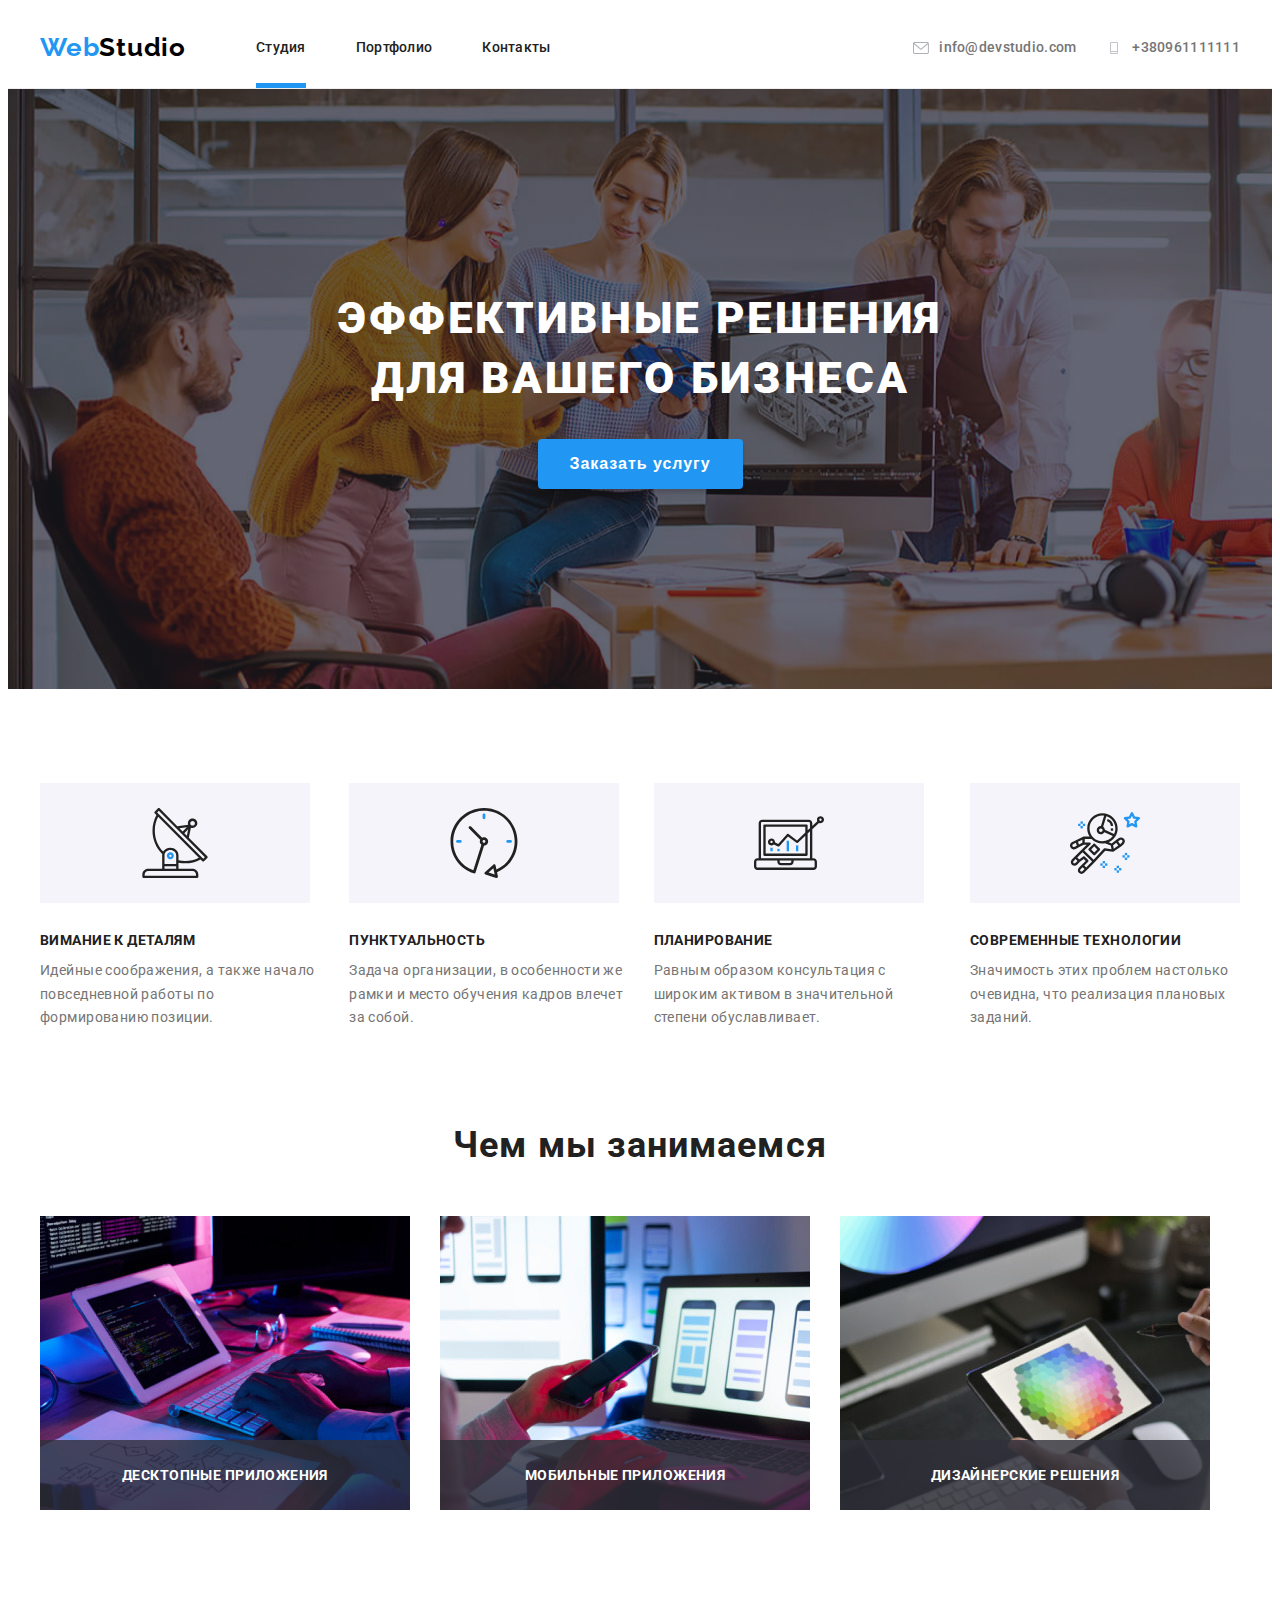
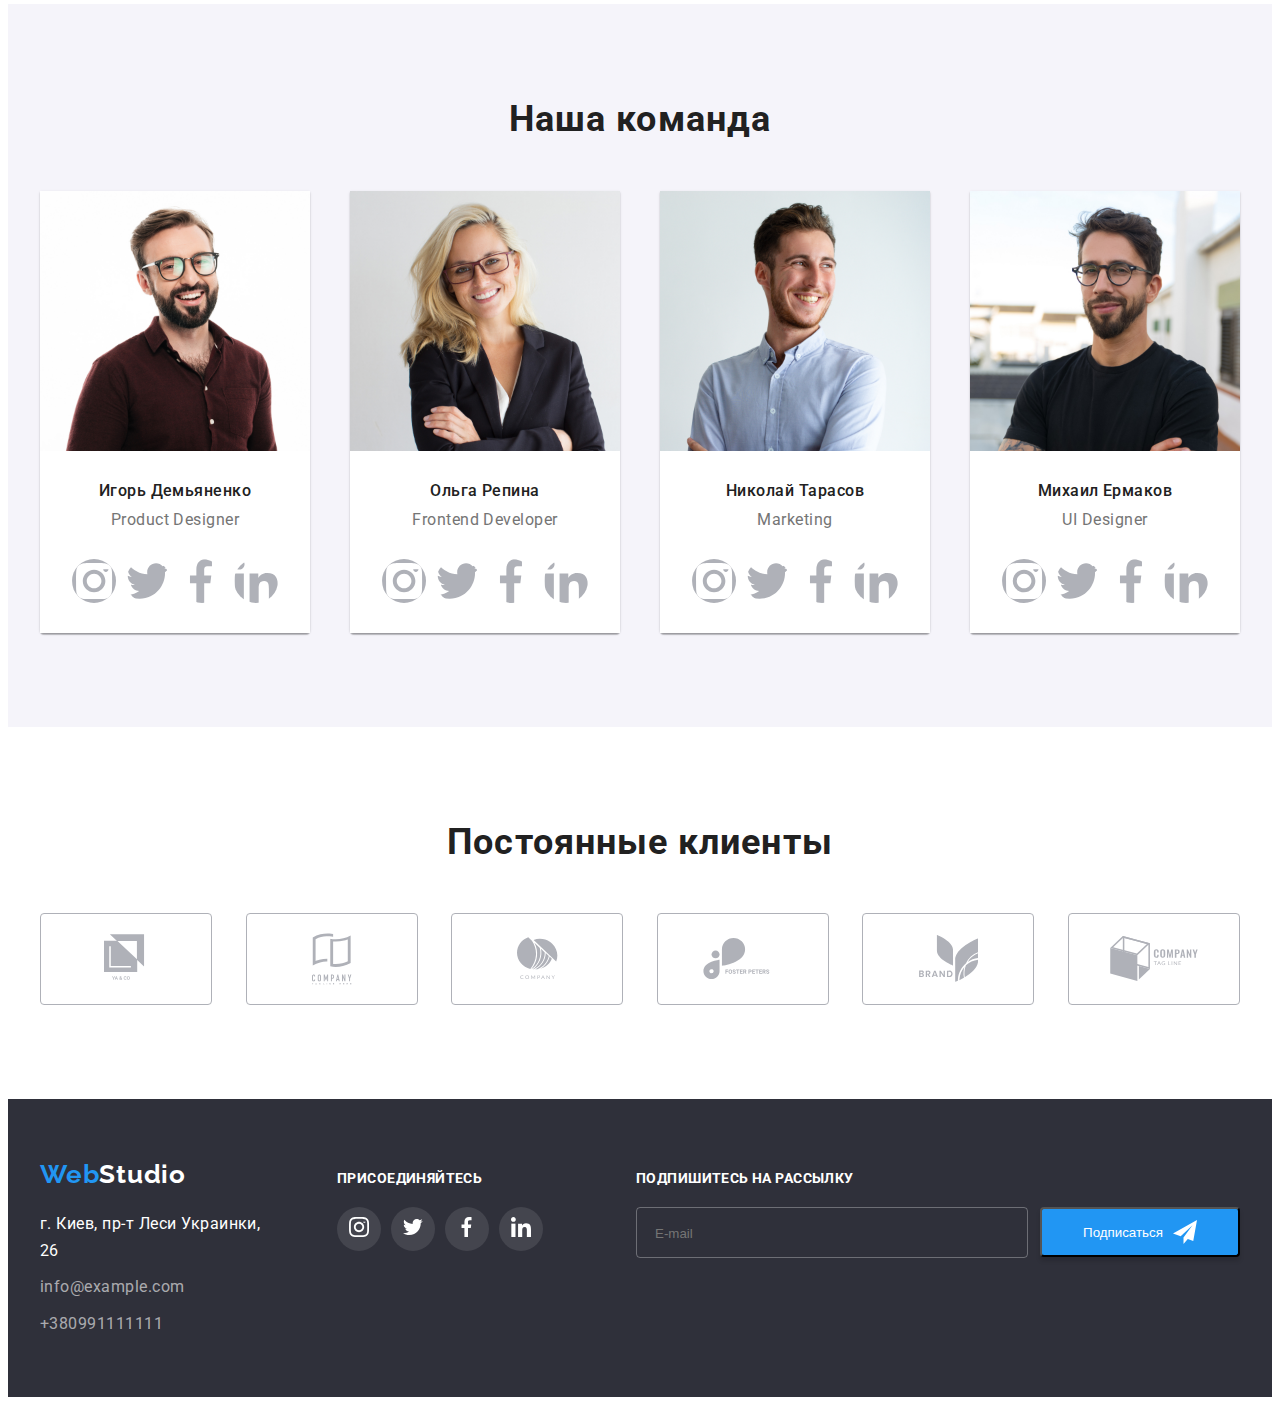
==== commit 6b28926a: "chekbox" ====
--- a/index.html
+++ b/index.html
@@ -58,7 +58,12 @@
         <ul class="contact-list list">
           <li class="header-links-item">
             <a href="mailto:info@devstudio.com" class="contact-link link"
-              ><svg class="header-icons" fill="currentColour">
+              ><svg
+                class="header-icons"
+                width="16px"
+                height="12px"
+                fill="currentColour"
+              >
                 <use href="./images/sprite.svg#icon-envelope"></use>
               </svg>
               info@devstudio.com</a
@@ -66,7 +71,12 @@
           </li>
           <li class="header-links-item">
             <a href="tel:+380961111111" class="contact-link link"
-              ><svg class="header-icons-tel" fill="currentColour">
+              ><svg
+                class="header-icons"
+                width="10px"
+                height="16px"
+                fill="currentColour"
+              >
                 <use href="./images/sprite.svg#icon-Vector"></use>
               </svg>
               +380961111111</a
@@ -216,55 +226,31 @@
                 <p class="section4-subtitle">Product Designer</p>
                 <ul class="social-list list">
                   <li class="social-list-item">
-                    <a href="" class="social-list-link"
-                      ><div class="icons-thumb">
-                        <svg
-                          class="social-list-icon"
-                          width="20px"
-                          height="20px"
-                        >
-                          <use href="./images/sprite.svg#icon-instagram"></use>
-                        </svg>
-                      </div>
-                    </a>
-                  </li>
-                  <li class="social-list-item">
-                    <a href="" class="social-list-link"
-                      ><div class="icons-thumb">
-                        <svg
-                          class="social-list-icon"
-                          width="20px"
-                          height="20px"
-                        >
-                          <use href="./images/sprite.svg#icon-Vector6"></use>
-                        </svg>
-                      </div>
-                    </a>
-                  </li>
-                  <li class="social-list-item">
-                    <a href="" class="social-list-link"
-                      ><div class="icons-thumb">
-                        <svg
-                          class="social-list-icon"
-                          width="20px"
-                          height="20px"
-                        >
-                          <use href="./images/sprite.svg#icon-Vector7"></use>
-                        </svg>
-                      </div>
-                    </a>
-                  </li>
-                  <li class="social-list-item">
-                    <a href="" class="social-list-link"
-                      ><div class="icons-thumb">
-                        <svg
-                          class="social-list-icon"
-                          width="20px"
-                          height="20px"
-                        >
-                          <use href="./images/sprite.svg#icon-linkedin"></use>
-                        </svg>
-                      </div>
+                    <a href="" class="social-list-link">
+                      <svg class="social-list-icon" width="20px" height="20px">
+                        <use href="./images/sprite.svg#icon-instagram"></use>
+                      </svg>
+                    </a>
+                  </li>
+                  <li class="social-list-item">
+                    <a href="" class="social-list-link">
+                      <svg class="social-list-icon" width="20px" height="20px">
+                        <use href="./images/sprite.svg#icon-Vector6"></use>
+                      </svg>
+                    </a>
+                  </li>
+                  <li class="social-list-item">
+                    <a href="" class="social-list-link">
+                      <svg class="social-list-icon" width="20px" height="20px">
+                        <use href="./images/sprite.svg#icon-Vector7"></use>
+                      </svg>
+                    </a>
+                  </li>
+                  <li class="social-list-item">
+                    <a href="" class="social-list-link">
+                      <svg class="social-list-icon" width="20px" height="20px">
+                        <use href="./images/sprite.svg#icon-linkedin"></use>
+                      </svg>
                     </a>
                   </li>
                 </ul>
@@ -277,55 +263,31 @@
                 <p class="section4-subtitle">Frontend Developer</p>
                 <ul class="social-list list">
                   <li class="social-list-item">
-                    <a href="" class="social-list-link"
-                      ><div class="icons-thumb">
-                        <svg
-                          class="social-list-icon"
-                          width="20px"
-                          height="20px"
-                        >
-                          <use href="./images/sprite.svg#icon-instagram"></use>
-                        </svg>
-                      </div>
-                    </a>
-                  </li>
-                  <li class="social-list-item">
-                    <a href="" class="social-list-link"
-                      ><div class="icons-thumb">
-                        <svg
-                          class="social-list-icon"
-                          width="20px"
-                          height="20px"
-                        >
-                          <use href="./images/sprite.svg#icon-Vector6"></use>
-                        </svg>
-                      </div>
-                    </a>
-                  </li>
-                  <li class="social-list-item">
-                    <a href="" class="social-list-link"
-                      ><div class="icons-thumb">
-                        <svg
-                          class="social-list-icon"
-                          width="20px"
-                          height="20px"
-                        >
-                          <use href="./images/sprite.svg#icon-Vector7"></use>
-                        </svg>
-                      </div>
-                    </a>
-                  </li>
-                  <li class="social-list-item">
-                    <a href="" class="social-list-link"
-                      ><div class="icons-thumb">
-                        <svg
-                          class="social-list-icon"
-                          width="20px"
-                          height="20px"
-                        >
-                          <use href="./images/sprite.svg#icon-linkedin"></use>
-                        </svg>
-                      </div>
+                    <a href="" class="social-list-link">
+                      <svg class="social-list-icon" width="20px" height="20px">
+                        <use href="./images/sprite.svg#icon-instagram"></use>
+                      </svg>
+                    </a>
+                  </li>
+                  <li class="social-list-item">
+                    <a href="" class="social-list-link">
+                      <svg class="social-list-icon" width="20px" height="20px">
+                        <use href="./images/sprite.svg#icon-Vector6"></use>
+                      </svg>
+                    </a>
+                  </li>
+                  <li class="social-list-item">
+                    <a href="" class="social-list-link">
+                      <svg class="social-list-icon" width="20px" height="20px">
+                        <use href="./images/sprite.svg#icon-Vector7"></use>
+                      </svg>
+                    </a>
+                  </li>
+                  <li class="social-list-item">
+                    <a href="" class="social-list-link">
+                      <svg class="social-list-icon" width="20px" height="20px">
+                        <use href="./images/sprite.svg#icon-linkedin"></use>
+                      </svg>
                     </a>
                   </li>
                 </ul>
@@ -338,55 +300,31 @@
                 <p class="section4-subtitle">Marketing</p>
                 <ul class="social-list list">
                   <li class="social-list-item">
-                    <a href="" class="social-list-link"
-                      ><div class="icons-thumb">
-                        <svg
-                          class="social-list-icon"
-                          width="20px"
-                          height="20px"
-                        >
-                          <use href="./images/sprite.svg#icon-instagram"></use>
-                        </svg>
-                      </div>
-                    </a>
-                  </li>
-                  <li class="social-list-item">
-                    <a href="" class="social-list-link"
-                      ><div class="icons-thumb">
-                        <svg
-                          class="social-list-icon"
-                          width="20px"
-                          height="20px"
-                        >
-                          <use href="./images/sprite.svg#icon-Vector6"></use>
-                        </svg>
-                      </div>
-                    </a>
-                  </li>
-                  <li class="social-list-item">
-                    <a href="" class="social-list-link"
-                      ><div class="icons-thumb">
-                        <svg
-                          class="social-list-icon"
-                          width="20px"
-                          height="20px"
-                        >
-                          <use href="./images/sprite.svg#icon-Vector7"></use>
-                        </svg>
-                      </div>
-                    </a>
-                  </li>
-                  <li class="social-list-item">
-                    <a href="" class="social-list-link"
-                      ><div class="icons-thumb">
-                        <svg
-                          class="social-list-icon"
-                          width="20px"
-                          height="20px"
-                        >
-                          <use href="./images/sprite.svg#icon-linkedin"></use>
-                        </svg>
-                      </div>
+                    <a href="" class="social-list-link">
+                      <svg class="social-list-icon" width="20px" height="20px">
+                        <use href="./images/sprite.svg#icon-instagram"></use>
+                      </svg>
+                    </a>
+                  </li>
+                  <li class="social-list-item">
+                    <a href="" class="social-list-link">
+                      <svg class="social-list-icon" width="20px" height="20px">
+                        <use href="./images/sprite.svg#icon-Vector6"></use>
+                      </svg>
+                    </a>
+                  </li>
+                  <li class="social-list-item">
+                    <a href="" class="social-list-link">
+                      <svg class="social-list-icon" width="20px" height="20px">
+                        <use href="./images/sprite.svg#icon-Vector7"></use>
+                      </svg>
+                    </a>
+                  </li>
+                  <li class="social-list-item">
+                    <a href="" class="social-list-link">
+                      <svg class="social-list-icon" width="20px" height="20px">
+                        <use href="./images/sprite.svg#icon-linkedin"></use>
+                      </svg>
                     </a>
                   </li>
                 </ul>
@@ -399,55 +337,31 @@
                 <p class="section4-subtitle">UI Designer</p>
                 <ul class="social-list list">
                   <li class="social-list-item">
-                    <a href="" class="social-list-link"
-                      ><div class="icons-thumb">
-                        <svg
-                          class="social-list-icon"
-                          width="20px"
-                          height="20px"
-                        >
-                          <use href="./images/sprite.svg#icon-instagram"></use>
-                        </svg>
-                      </div>
-                    </a>
-                  </li>
-                  <li class="social-list-item">
-                    <a href="" class="social-list-link"
-                      ><div class="icons-thumb">
-                        <svg
-                          class="social-list-icon"
-                          width="20px"
-                          height="20px"
-                        >
-                          <use href="./images/sprite.svg#icon-Vector6"></use>
-                        </svg>
-                      </div>
-                    </a>
-                  </li>
-                  <li class="social-list-item">
-                    <a href="" class="social-list-link"
-                      ><div class="icons-thumb">
-                        <svg
-                          class="social-list-icon"
-                          width="20px"
-                          height="20px"
-                        >
-                          <use href="./images/sprite.svg#icon-Vector7"></use>
-                        </svg>
-                      </div>
-                    </a>
-                  </li>
-                  <li class="social-list-item">
-                    <a href="" class="social-list-link"
-                      ><div class="icons-thumb">
-                        <svg
-                          class="social-list-icon"
-                          width="20px"
-                          height="20px"
-                        >
-                          <use href="./images/sprite.svg#icon-linkedin"></use>
-                        </svg>
-                      </div>
+                    <a href="" class="social-list-link">
+                      <svg class="social-list-icon" width="20px" height="20px">
+                        <use href="./images/sprite.svg#icon-instagram"></use>
+                      </svg>
+                    </a>
+                  </li>
+                  <li class="social-list-item">
+                    <a href="" class="social-list-link">
+                      <svg class="social-list-icon" width="20px" height="20px">
+                        <use href="./images/sprite.svg#icon-Vector6"></use>
+                      </svg>
+                    </a>
+                  </li>
+                  <li class="social-list-item">
+                    <a href="" class="social-list-link">
+                      <svg class="social-list-icon" width="20px" height="20px">
+                        <use href="./images/sprite.svg#icon-Vector7"></use>
+                      </svg>
+                    </a>
+                  </li>
+                  <li class="social-list-item">
+                    <a href="" class="social-list-link">
+                      <svg class="social-list-icon" width="20px" height="20px">
+                        <use href="./images/sprite.svg#icon-linkedin"></use>
+                      </svg>
                     </a>
                   </li>
                 </ul>
@@ -594,57 +508,71 @@
             </li>
           </ul>
         </div>
+        <div class="footer-wraper-form">
+          <p class="signup-text">Подпишитесь на рассылку</p>
+
+          <div class="signup-wrap">
+            <form name="signup_form" autocomplete="on" novalidate>
+              <label>
+                <input type="email" name="email" placeholder="E-mail" />
+              </label>
+            </form>
+            <button type="submit" class="sign-btn">
+              Подписаться
+              <svg class="footer-icons" width="24" height="24">
+                <use href="./images/sprite.svg#icon-iconsend2"></use>
+              </svg>
+            </button>
+          </div>
+        </div>
       </div>
     </footer>
-    <div class="backdrop" data-modal>
+    <div class="backdrop is-hidden" data-modal>
       <div class="modal">
-        <b class="model-text">Оставьте свои данные, мы вам перезвоним</b>
+        <p class="model-text">Оставьте свои данные, мы вам перезвоним</p>
         <button type="button" class="modal-close-btn" data-modal-close>
-          <svg class="modal-close-icon" width="11px" height="11px">
+          <svg class="modal-close-icon" width="18" height="18">
             <use href="./images/sprite.svg#icon-close-black"></use>
           </svg>
         </button>
         <form action="#" class="modal-form">
-          <label class="modal-form-field" for=""
-            >Имя
-            <span class="modal-form-input-wraper">
-              <input
-                type="text"
-                name="user-name"
-                class="modal-form-input"
-                required
-                minlength="2"
-              />
-              <svg class="modal-icon" width="12" height="12">
-                <use href="./images/sprite.svg#icon-person-black"></use>
-              </svg>
-            </span>
-          </label>
-          <label class="modal-form-field" for=""
-            >Телефон
-            <span class="modal-form-input-wraper">
-              <input
-                type="tel"
-                name="user-tel"
-                class="modal-form-input"
-                required
-                pattern="[0-9]{3}-[0-9]{3}-[0-9]{2}-[0-9]{2}"
-                title="063-111-11-11"
-              />
-              <svg class="modal-icon" width="13" height="13">
-                <use href="./images/sprite.svg#icon-phone-black"></use>
-              </svg>
-            </span>
-          </label>
-          <label class="modal-form-field" for=""
-            >Почта
-            <span class="modal-form-input-wraper">
-              <input type="email" name="user-mail" class="modal-form-input" />
-              <svg class="modal-icon" width="15" height="12">
-                <use href="./images/sprite.svg#icon-email-black"></use>
-              </svg>
-            </span>
-          </label>
+          <label class="modal-form-field" for="">Имя</label>
+          <div class="modal-form-input-wraper">
+            <input
+              type="text"
+              name="user-name"
+              class="modal-form-input"
+              required
+              minlength="2"
+            />
+            <svg class="modal-icon" width="18" height="18">
+              <use href="./images/sprite.svg#icon-person-black"></use>
+            </svg>
+          </div>
+
+          <label class="modal-form-field" for="">Телефон</label>
+          <div class="modal-form-input-wraper">
+            <input
+              type="tel"
+              name="user-tel"
+              class="modal-form-input"
+              required
+              pattern="[0-9]{3}-[0-9]{3}-[0-9]{2}-[0-9]{2}"
+              title="063-111-11-11"
+            />
+            <svg class="modal-icon" width="18" height="18">
+              <use href="./images/sprite.svg#icon-phone-black"></use>
+            </svg>
+          </div>
+
+          <label class="modal-form-field" for="">Почта</label>
+          <div class="modal-form-input-wraper">
+            <input type="email" name="user-mail" class="modal-form-input" />
+            <svg class="modal-icon" width="18" height="18">
+              <use href="./images/sprite.svg#icon-email-black"></use>
+            </svg>
+          </div>
+
           <label class="modal-form-field" for=""
             >Коментарии<textarea
               name="user-message"
@@ -652,21 +580,24 @@
               placeholder="Введите текст"
             ></textarea>
           </label>
-          <input
-            type="checkbox"
-            name="user-term"
-            class="modal-form-term"
-            value=""
-          />
-          <label class="modal-form-check-desc"
-            >Соглашаюсь с рассылкой и принимаю<a href="">
-              Условия договора</a
-            ></label
-          >
+          <label class="modal-checkbox_line">
+            <input
+              type="checkbox"
+              name="user-term"
+              class="modal-form-term visually-hidden"
+              value=""
+            />
+            <svg class="checkbox-icon" width="16px" height="15px">
+              <use href="./images/sprite.svg#icon-icon-check"></use>
+            </svg>
+            <span class="modal-form-check-desc"
+              >Соглашаюсь с рассылкой и принимаю&nbsp;</span
+            ><a href="user-link"> Условия договора</a>
+          </label>
           <button type="submit" class="modal-form-btn">Отправить</button>
         </form>
       </div>
     </div>
-    <!--<script src="./js/model.js"></script>-->
+    <script src="./js/model.js"></script>
   </body>
 </html>
--- a/css/style.css
+++ b/css/style.css
@@ -212,6 +212,8 @@
   padding-bottom: 32px;
   transition: color 250ms cubic-bezier(0.4, 0, 0.2, 1);
   color: var(--second-colour);
+  transition-duration: 250ms;
+  transition-timing-function: cubic-bezier(0.4, 0, 0.2, 1);
 }
 .header-icons {
   transition: fill 250ms cubic-bezier(0.4, 0, 0.2, 1);
@@ -223,8 +225,6 @@
 .contact-link:focus {
   color: var(--akcent-color);
   fill: var(--akcent-color);
-  transition-duration: 250ms;
-  transition-timing-function: cubic-bezier(0.4, 0, 0.2, 1);
 }
 
 .contact-list {
@@ -544,23 +544,29 @@
   width: 44px;
   height: 44px;
   border-radius: 50%;
-  background-color: var(--first-colour);
-}
-.icons-thumb {
+}
+/*.icons-thumb {
   display: flex;
   height: 44px;
   width: 44px;
   justify-content: center;
   align-items: center;
   border-radius: 50%;
-}
+}*/
 
 .social-list {
+  margin-top: 16px;
   display: flex;
   justify-content: space-between;
 }
 .social-list-icon {
   fill: var(--vectors);
+  display: flex;
+  height: 44px;
+  width: 44px;
+  justify-content: center;
+  align-items: center;
+  border-radius: 50%;
 }
 .social-list-link:focus .icons-thumb,
 .social-list-link:hover .icons-thumb,
@@ -597,6 +603,7 @@
   justify-content: center;
   fill: var(--vectors);
 }
+
 .partners-thumb {
   width: 170px;
   height: 90px;
@@ -742,7 +749,69 @@
 .icon-list-item:not(:last-child) {
   margin-right: 10px;
 }
-
+.signup-text {
+  width: 219px;
+  height: 16px;
+  left: 815px;
+  top: 2749px;
+  margin-bottom: 20px;
+  font-family: Roboto;
+  font-style: normal;
+  font-weight: bold;
+  font-size: 14px;
+  line-height: 1.14;
+  letter-spacing: 0.03em;
+  text-transform: uppercase;
+
+  color: var(--first-colour);
+}
+.footer form {
+  display: inline-block;
+  padding: 15px 16px;
+  border-radius: 4px;
+  border: 1px solid rgba(255, 255, 255, 0.3);
+  width: 358px;
+  margin-right: 12px;
+  text-align: center;
+}
+footer input {
+  background-color: var(--grey-bgc);
+  border: none;
+  color: var(--secondary-accent-color);
+  outline: none;
+  width: 100%;
+}
+.sign-btn {
+  width: 200px;
+  height: 50px;
+  background: var(--akcent-color);
+  box-shadow: 0px 4px 4px rgba(0, 0, 0, 0.15);
+  border-radius: 4px;
+  color: var(--first-colour);
+  align-items: center;
+  text-align: center;
+  padding: 10px 29px;
+  transition-duration: 250ms;
+  transition-timing-function: cubic-bezier(0.4, 0, 0.2, 1);
+}
+.signup-wrap {
+  align-items: center;
+  display: flex;
+}
+.footer .sign-btn {
+  display: inline-flex;
+  align-items: center;
+  justify-content: center;
+}
+.signup-wrap .footer-icons {
+  margin-left: 10px;
+}
+.footer-wraper-form {
+  margin-left: 93px;
+}
+.main-footer-list {
+  display: flex;
+}
 /*==========END FOOTER========*/
 .overlay {
   position: absolute;
@@ -787,6 +856,7 @@
   background-color: var(--first-colour);
   padding: 40px;
 }
+
 .modal-close-btn {
   position: absolute;
   top: 8px;
@@ -798,6 +868,11 @@
   border-radius: 50%;
   cursor: pointer;
 }
+
+.modal-close-btn:hover,
+.modal-close-btn:focus {
+  fill: var(--akcent-color);
+}
 .is-hidden {
   opacity: 0;
   visibility: hidden;
@@ -811,9 +886,9 @@
   line-height: 1.15;
   text-align: center;
   letter-spacing: 0.03em;
-
+  margin-bottom: 12px;
   color: var(--third-colour);
-  margin-bottom: 12px;
+  display: block;
 }
 .modal-form {
   display: flex;
@@ -824,12 +899,13 @@
   height: 40px;
 
   border: 1px solid rgba(33, 33, 33, 0.2);
-
+  cursor: pointer;
   border-radius: 4px;
   padding-left: 42px;
   transition: border-colour 250ms;
   transition-timing-function: cubic-bezier(0.4, 0, 0.2, 1);
 }
+.modal-form-input:hover,
 .modal-form-input:focus {
   outline: none;
   border-color: var(--akcent-color);
@@ -844,17 +920,33 @@
 }
 .modal-form-field {
   position: relative;
+  margin-top: 10px;
+  margin-bottom: 4px;
+  font-family: var(--main-font);
+  font-style: normal;
+  font-weight: normal;
+  font-size: 12px;
+  line-height: 1.16;
+  letter-spacing: 0.01em;
+
+  color: #757575;
 }
 .modal-form-input-wraper {
   position: relative;
   display: block;
-  margin-top: 4px;
-  margin-bottom: 10px;
 }
 .modal-form-input:focus + .modal-icon {
   fill: var(--akcent-color);
 }
 .modal-form-message {
+  font-family: var(--main-font);
+  font-style: normal;
+  font-weight: normal;
+  font-size: 12px;
+  line-height: 1.16;
+  letter-spacing: 0.01em;
+
+  color: rgba(117, 117, 117, 0.5);
   width: 100%;
   height: 120px;
   border: 1px solid rgba(33, 33, 33, 0.2);
@@ -862,4 +954,73 @@
   border-radius: 4px;
   padding: 12px 16px;
   resize: none;
-}
+  transition: border-color 250ms cubic-bezier(0.4, 0, 0.2, 1);
+}
+.modal-form-message:focus {
+  border-color: var(--akcent-color);
+  outline: none;
+}
+.modal-form-check-desc {
+  display: flex;
+  align-items: center;
+  font-family: inherit;
+  font-weight: 400;
+  font-size: 14px;
+  line-height: 1.71;
+  letter-spacing: 0.03em;
+}
+.modal-form-check-desc::before {
+  content: '';
+  display: block;
+  width: 16px;
+  height: 15px;
+  border: 1px solid var(--third-colour);
+  border-radius: 4px;
+  margin-right: 8px;
+}
+.modal-form-term:checked + .modal-form-check-desc::before {
+  background-image: url(../images/sprite.svg#icon-icon-check);
+  background-repeat: no-repeat;
+  background-position: center;
+  background-color: var(--accent-color);
+  border-color: var(--accent-color);
+}
+
+.modal-form-term:focus + .modal-form-check-desc::before {
+  outline-color: #2196f3;
+}
+
+.modal-form-btn {
+  min-width: 200px;
+  min-height: 50px;
+  align-self: center;
+  background: #188ce8;
+  box-shadow: 0px 4px 4px rgba(0, 0, 0, 0.15);
+  border-radius: 4px;
+  color: var(--first-colour);
+  margin-top: 30px;
+}
+.modal-checkbox_line {
+  display: flex;
+  margin-left: auto;
+  margin-right: auto;
+}
+.checkbox-icon {
+  position: absolute;
+  display: block;
+  bottom: 129px;
+  left: 40px;
+  transform: translateY(-50%);
+}
+.modal-form-term {
+  position: relative;
+  display: block;
+}
+.user-link {
+  font-family: var(--main-font);
+  font-style: normal;
+  font-weight: normal;
+  font-size: 14px;
+  line-height: 1.71;
+  letter-spacing: 0.03em;
+}
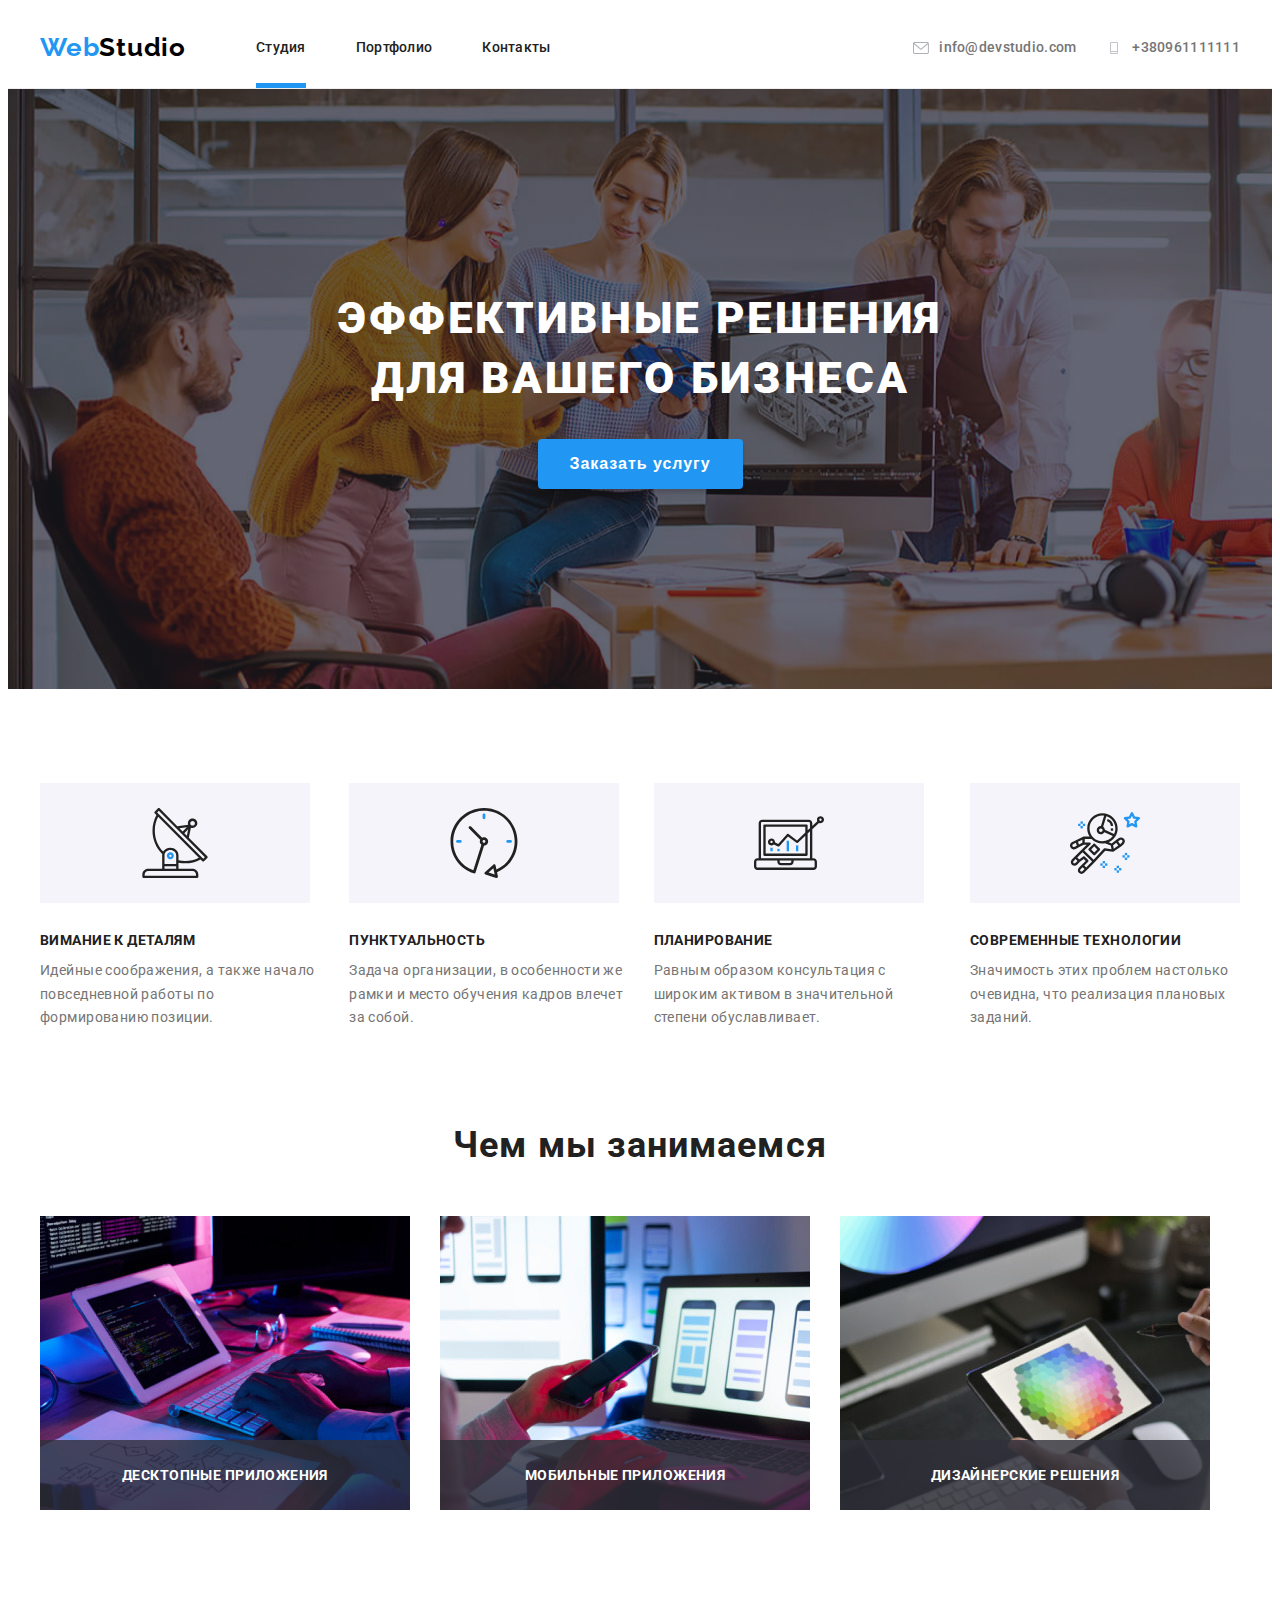
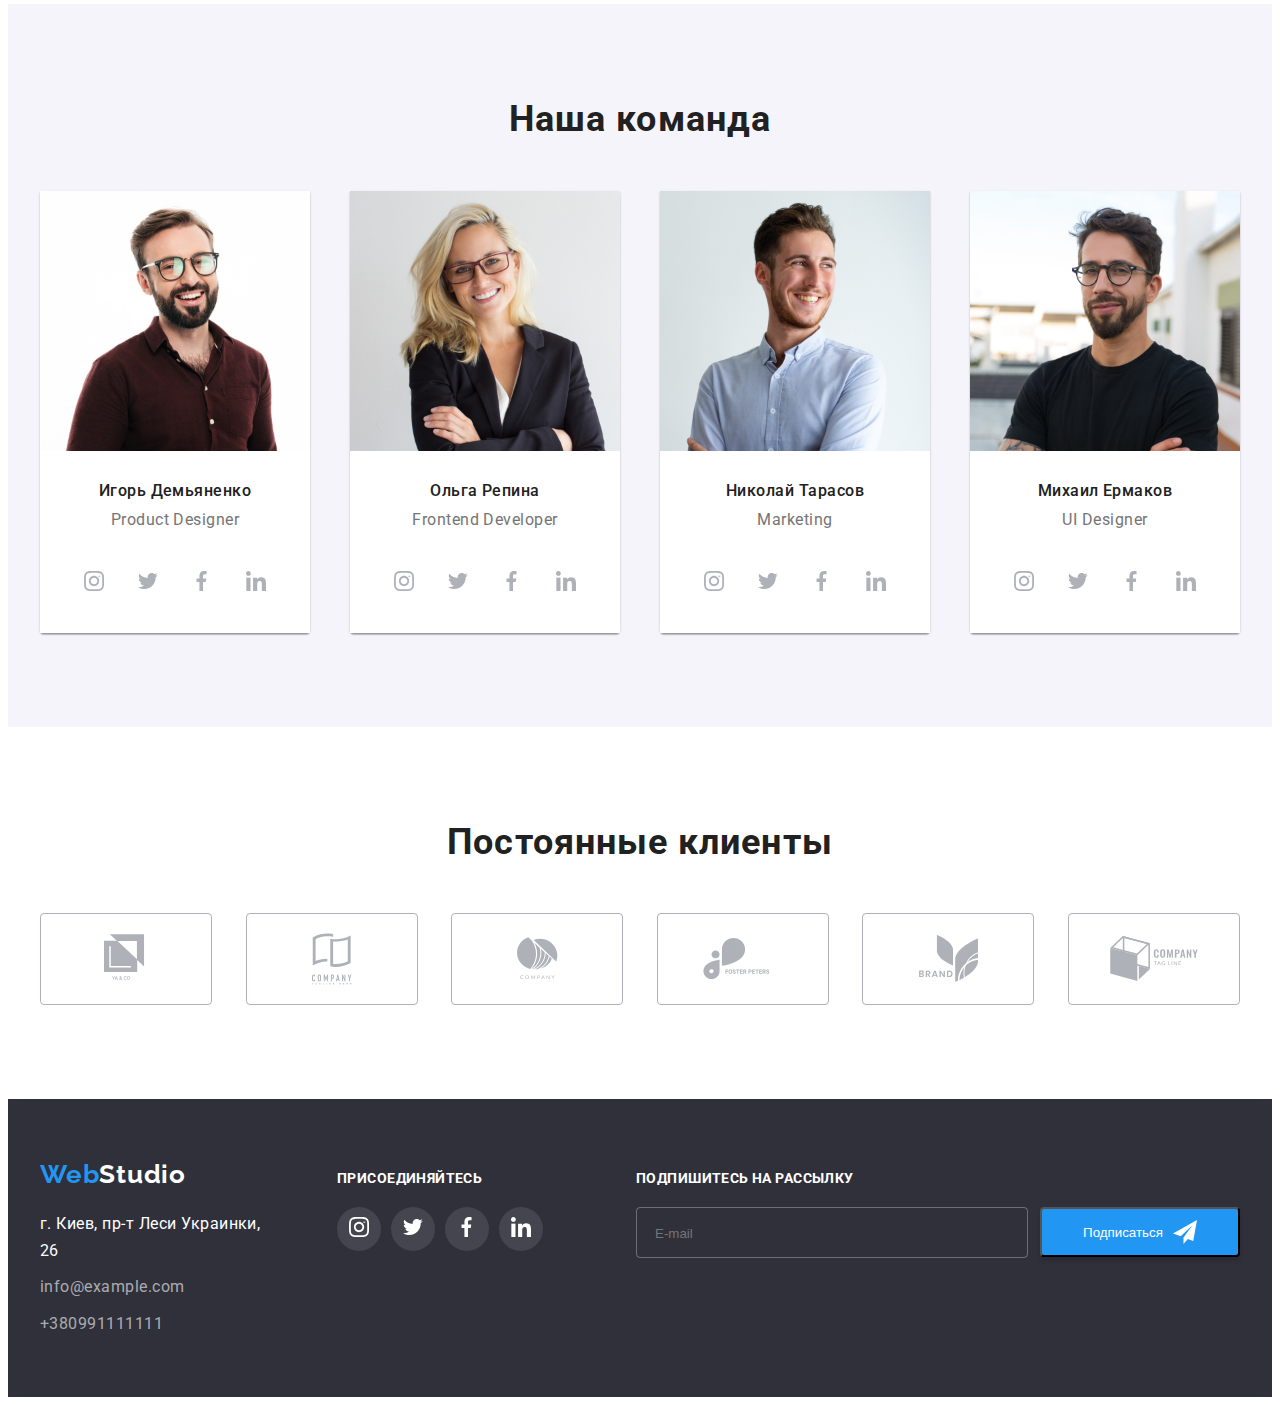
==== commit 1f553d2e: "чекбокс" ====
--- a/index.html
+++ b/index.html
@@ -226,31 +226,55 @@
                 <p class="section4-subtitle">Product Designer</p>
                 <ul class="social-list list">
                   <li class="social-list-item">
-                    <a href="" class="social-list-link">
-                      <svg class="social-list-icon" width="20px" height="20px">
-                        <use href="./images/sprite.svg#icon-instagram"></use>
-                      </svg>
-                    </a>
-                  </li>
-                  <li class="social-list-item">
-                    <a href="" class="social-list-link">
-                      <svg class="social-list-icon" width="20px" height="20px">
-                        <use href="./images/sprite.svg#icon-Vector6"></use>
-                      </svg>
-                    </a>
-                  </li>
-                  <li class="social-list-item">
-                    <a href="" class="social-list-link">
-                      <svg class="social-list-icon" width="20px" height="20px">
-                        <use href="./images/sprite.svg#icon-Vector7"></use>
-                      </svg>
-                    </a>
-                  </li>
-                  <li class="social-list-item">
-                    <a href="" class="social-list-link">
-                      <svg class="social-list-icon" width="20px" height="20px">
-                        <use href="./images/sprite.svg#icon-linkedin"></use>
-                      </svg>
+                    <a href="" class="social-list-link"
+                      ><div class="icons-thumb">
+                        <svg
+                          class="social-list-icon"
+                          width="20px"
+                          height="20px"
+                        >
+                          <use href="./images/sprite.svg#icon-instagram"></use>
+                        </svg>
+                      </div>
+                    </a>
+                  </li>
+                  <li class="social-list-item">
+                    <a href="" class="social-list-link"
+                      ><div class="icons-thumb">
+                        <svg
+                          class="social-list-icon"
+                          width="20px"
+                          height="20px"
+                        >
+                          <use href="./images/sprite.svg#icon-Vector6"></use>
+                        </svg>
+                      </div>
+                    </a>
+                  </li>
+                  <li class="social-list-item">
+                    <a href="" class="social-list-link"
+                      ><div class="icons-thumb">
+                        <svg
+                          class="social-list-icon"
+                          width="20px"
+                          height="20px"
+                        >
+                          <use href="./images/sprite.svg#icon-Vector7"></use>
+                        </svg>
+                      </div>
+                    </a>
+                  </li>
+                  <li class="social-list-item">
+                    <a href="" class="social-list-link"
+                      ><div class="icons-thumb">
+                        <svg
+                          class="social-list-icon"
+                          width="20px"
+                          height="20px"
+                        >
+                          <use href="./images/sprite.svg#icon-linkedin"></use>
+                        </svg>
+                      </div>
                     </a>
                   </li>
                 </ul>
@@ -263,31 +287,55 @@
                 <p class="section4-subtitle">Frontend Developer</p>
                 <ul class="social-list list">
                   <li class="social-list-item">
-                    <a href="" class="social-list-link">
-                      <svg class="social-list-icon" width="20px" height="20px">
-                        <use href="./images/sprite.svg#icon-instagram"></use>
-                      </svg>
-                    </a>
-                  </li>
-                  <li class="social-list-item">
-                    <a href="" class="social-list-link">
-                      <svg class="social-list-icon" width="20px" height="20px">
-                        <use href="./images/sprite.svg#icon-Vector6"></use>
-                      </svg>
-                    </a>
-                  </li>
-                  <li class="social-list-item">
-                    <a href="" class="social-list-link">
-                      <svg class="social-list-icon" width="20px" height="20px">
-                        <use href="./images/sprite.svg#icon-Vector7"></use>
-                      </svg>
-                    </a>
-                  </li>
-                  <li class="social-list-item">
-                    <a href="" class="social-list-link">
-                      <svg class="social-list-icon" width="20px" height="20px">
-                        <use href="./images/sprite.svg#icon-linkedin"></use>
-                      </svg>
+                    <a href="" class="social-list-link"
+                      ><div class="icons-thumb">
+                        <svg
+                          class="social-list-icon"
+                          width="20px"
+                          height="20px"
+                        >
+                          <use href="./images/sprite.svg#icon-instagram"></use>
+                        </svg>
+                      </div>
+                    </a>
+                  </li>
+                  <li class="social-list-item">
+                    <a href="" class="social-list-link"
+                      ><div class="icons-thumb">
+                        <svg
+                          class="social-list-icon"
+                          width="20px"
+                          height="20px"
+                        >
+                          <use href="./images/sprite.svg#icon-Vector6"></use>
+                        </svg>
+                      </div>
+                    </a>
+                  </li>
+                  <li class="social-list-item">
+                    <a href="" class="social-list-link"
+                      ><div class="icons-thumb">
+                        <svg
+                          class="social-list-icon"
+                          width="20px"
+                          height="20px"
+                        >
+                          <use href="./images/sprite.svg#icon-Vector7"></use>
+                        </svg>
+                      </div>
+                    </a>
+                  </li>
+                  <li class="social-list-item">
+                    <a href="" class="social-list-link"
+                      ><div class="icons-thumb">
+                        <svg
+                          class="social-list-icon"
+                          width="20px"
+                          height="20px"
+                        >
+                          <use href="./images/sprite.svg#icon-linkedin"></use>
+                        </svg>
+                      </div>
                     </a>
                   </li>
                 </ul>
@@ -300,31 +348,55 @@
                 <p class="section4-subtitle">Marketing</p>
                 <ul class="social-list list">
                   <li class="social-list-item">
-                    <a href="" class="social-list-link">
-                      <svg class="social-list-icon" width="20px" height="20px">
-                        <use href="./images/sprite.svg#icon-instagram"></use>
-                      </svg>
-                    </a>
-                  </li>
-                  <li class="social-list-item">
-                    <a href="" class="social-list-link">
-                      <svg class="social-list-icon" width="20px" height="20px">
-                        <use href="./images/sprite.svg#icon-Vector6"></use>
-                      </svg>
-                    </a>
-                  </li>
-                  <li class="social-list-item">
-                    <a href="" class="social-list-link">
-                      <svg class="social-list-icon" width="20px" height="20px">
-                        <use href="./images/sprite.svg#icon-Vector7"></use>
-                      </svg>
-                    </a>
-                  </li>
-                  <li class="social-list-item">
-                    <a href="" class="social-list-link">
-                      <svg class="social-list-icon" width="20px" height="20px">
-                        <use href="./images/sprite.svg#icon-linkedin"></use>
-                      </svg>
+                    <a href="" class="social-list-link"
+                      ><div class="icons-thumb">
+                        <svg
+                          class="social-list-icon"
+                          width="20px"
+                          height="20px"
+                        >
+                          <use href="./images/sprite.svg#icon-instagram"></use>
+                        </svg>
+                      </div>
+                    </a>
+                  </li>
+                  <li class="social-list-item">
+                    <a href="" class="social-list-link"
+                      ><div class="icons-thumb">
+                        <svg
+                          class="social-list-icon"
+                          width="20px"
+                          height="20px"
+                        >
+                          <use href="./images/sprite.svg#icon-Vector6"></use>
+                        </svg>
+                      </div>
+                    </a>
+                  </li>
+                  <li class="social-list-item">
+                    <a href="" class="social-list-link"
+                      ><div class="icons-thumb">
+                        <svg
+                          class="social-list-icon"
+                          width="20px"
+                          height="20px"
+                        >
+                          <use href="./images/sprite.svg#icon-Vector7"></use>
+                        </svg>
+                      </div>
+                    </a>
+                  </li>
+                  <li class="social-list-item">
+                    <a href="" class="social-list-link"
+                      ><div class="icons-thumb">
+                        <svg
+                          class="social-list-icon"
+                          width="20px"
+                          height="20px"
+                        >
+                          <use href="./images/sprite.svg#icon-linkedin"></use>
+                        </svg>
+                      </div>
                     </a>
                   </li>
                 </ul>
@@ -337,31 +409,55 @@
                 <p class="section4-subtitle">UI Designer</p>
                 <ul class="social-list list">
                   <li class="social-list-item">
-                    <a href="" class="social-list-link">
-                      <svg class="social-list-icon" width="20px" height="20px">
-                        <use href="./images/sprite.svg#icon-instagram"></use>
-                      </svg>
-                    </a>
-                  </li>
-                  <li class="social-list-item">
-                    <a href="" class="social-list-link">
-                      <svg class="social-list-icon" width="20px" height="20px">
-                        <use href="./images/sprite.svg#icon-Vector6"></use>
-                      </svg>
-                    </a>
-                  </li>
-                  <li class="social-list-item">
-                    <a href="" class="social-list-link">
-                      <svg class="social-list-icon" width="20px" height="20px">
-                        <use href="./images/sprite.svg#icon-Vector7"></use>
-                      </svg>
-                    </a>
-                  </li>
-                  <li class="social-list-item">
-                    <a href="" class="social-list-link">
-                      <svg class="social-list-icon" width="20px" height="20px">
-                        <use href="./images/sprite.svg#icon-linkedin"></use>
-                      </svg>
+                    <a href="" class="social-list-link"
+                      ><div class="icons-thumb">
+                        <svg
+                          class="social-list-icon"
+                          width="20px"
+                          height="20px"
+                        >
+                          <use href="./images/sprite.svg#icon-instagram"></use>
+                        </svg>
+                      </div>
+                    </a>
+                  </li>
+                  <li class="social-list-item">
+                    <a href="" class="social-list-link"
+                      ><div class="icons-thumb">
+                        <svg
+                          class="social-list-icon"
+                          width="20px"
+                          height="20px"
+                        >
+                          <use href="./images/sprite.svg#icon-Vector6"></use>
+                        </svg>
+                      </div>
+                    </a>
+                  </li>
+                  <li class="social-list-item">
+                    <a href="" class="social-list-link"
+                      ><div class="icons-thumb">
+                        <svg
+                          class="social-list-icon"
+                          width="20px"
+                          height="20px"
+                        >
+                          <use href="./images/sprite.svg#icon-Vector7"></use>
+                        </svg>
+                      </div>
+                    </a>
+                  </li>
+                  <li class="social-list-item">
+                    <a href="" class="social-list-link"
+                      ><div class="icons-thumb">
+                        <svg
+                          class="social-list-icon"
+                          width="20px"
+                          height="20px"
+                        >
+                          <use href="./images/sprite.svg#icon-linkedin"></use>
+                        </svg>
+                      </div>
                     </a>
                   </li>
                 </ul>
@@ -580,20 +676,19 @@
               placeholder="Введите текст"
             ></textarea>
           </label>
-          <label class="modal-checkbox_line">
-            <input
-              type="checkbox"
-              name="user-term"
-              class="modal-form-term visually-hidden"
-              value=""
-            />
-            <svg class="checkbox-icon" width="16px" height="15px">
-              <use href="./images/sprite.svg#icon-icon-check"></use>
-            </svg>
-            <span class="modal-form-check-desc"
-              >Соглашаюсь с рассылкой и принимаю&nbsp;</span
-            ><a href="user-link"> Условия договора</a>
-          </label>
+
+          <input
+            type="checkbox"
+            id="user-term"
+            name="user-term"
+            class="modal-form-term visually-hidden"
+            value=""
+          />
+          <label for="user-term" class="modal-form-check-desc"
+            >Соглашаюсь с рассылкой и принимаю&nbsp;<a href="user-link">
+              Условия договора</a
+            ></label
+          >
           <button type="submit" class="modal-form-btn">Отправить</button>
         </form>
       </div>
--- a/css/style.css
+++ b/css/style.css
@@ -541,18 +541,17 @@
   display: flex;
   justify-content: center;
   align-items: center;
-  width: 44px;
-  height: 44px;
+
   border-radius: 50%;
 }
-/*.icons-thumb {
+.icons-thumb {
   display: flex;
   height: 44px;
   width: 44px;
   justify-content: center;
   align-items: center;
   border-radius: 50%;
-}*/
+}
 
 .social-list {
   margin-top: 16px;
@@ -561,12 +560,6 @@
 }
 .social-list-icon {
   fill: var(--vectors);
-  display: flex;
-  height: 44px;
-  width: 44px;
-  justify-content: center;
-  align-items: center;
-  border-radius: 50%;
 }
 .social-list-link:focus .icons-thumb,
 .social-list-link:hover .icons-thumb,
@@ -773,6 +766,7 @@
   width: 358px;
   margin-right: 12px;
   text-align: center;
+  color: var(--first-colour);
 }
 footer input {
   background-color: var(--grey-bgc);
@@ -791,6 +785,7 @@
   align-items: center;
   text-align: center;
   padding: 10px 29px;
+
   transition-duration: 250ms;
   transition-timing-function: cubic-bezier(0.4, 0, 0.2, 1);
 }
@@ -813,6 +808,7 @@
   display: flex;
 }
 /*==========END FOOTER========*/
+/*=========OVERLAY==========*/
 .overlay {
   position: absolute;
   height: 294px;
@@ -838,6 +834,7 @@
 .teem-list-link-wraper:focus .overlay {
   transform: translateY(0%);
 }
+/*========END OVERLAY=======*/
 .backdrop {
   position: fixed;
   top: 0;
@@ -939,27 +936,30 @@
   fill: var(--akcent-color);
 }
 .modal-form-message {
+  width: 100%;
+  height: 120px;
+  border: 1px solid rgba(33, 33, 33, 0.2);
+
+  border-radius: 4px;
+  padding: 12px 16px;
+  resize: none;
+  transition: border-color 250ms cubic-bezier(0.4, 0, 0.2, 1);
+}
+.modal-form-message:focus {
+  border-color: var(--akcent-color);
+  outline: none;
+}
+.modal-form-message::placeholder {
+  color: rgba(117, 117, 117, 0.5);
+
   font-family: var(--main-font);
   font-style: normal;
   font-weight: normal;
   font-size: 12px;
   line-height: 1.16;
   letter-spacing: 0.01em;
-
-  color: rgba(117, 117, 117, 0.5);
-  width: 100%;
-  height: 120px;
-  border: 1px solid rgba(33, 33, 33, 0.2);
-
-  border-radius: 4px;
-  padding: 12px 16px;
-  resize: none;
-  transition: border-color 250ms cubic-bezier(0.4, 0, 0.2, 1);
-}
-.modal-form-message:focus {
-  border-color: var(--akcent-color);
-  outline: none;
-}
+}
+
 .modal-form-check-desc {
   display: flex;
   align-items: center;
@@ -968,26 +968,34 @@
   font-size: 14px;
   line-height: 1.71;
   letter-spacing: 0.03em;
+  margin-top: 20px;
 }
 .modal-form-check-desc::before {
   content: '';
   display: block;
   width: 16px;
-  height: 15px;
+  height: 16px;
   border: 1px solid var(--third-colour);
   border-radius: 4px;
   margin-right: 8px;
-}
+  cursor: pointer;
+}
+.modal-form-term:checked + .modal-form-check-desc::before {
+  background-image: url(../images/chekbox/icon-check.svg);
+  background-position: center;
+  background-color: var(--akcent-color);
+}
+/*
 .modal-form-term:checked + .modal-form-check-desc::before {
   background-image: url(../images/sprite.svg#icon-icon-check);
   background-repeat: no-repeat;
   background-position: center;
   background-color: var(--accent-color);
   border-color: var(--accent-color);
-}
+}*/
 
 .modal-form-term:focus + .modal-form-check-desc::before {
-  outline-color: #2196f3;
+  border-color: var(--akcent-color);
 }
 
 .modal-form-btn {
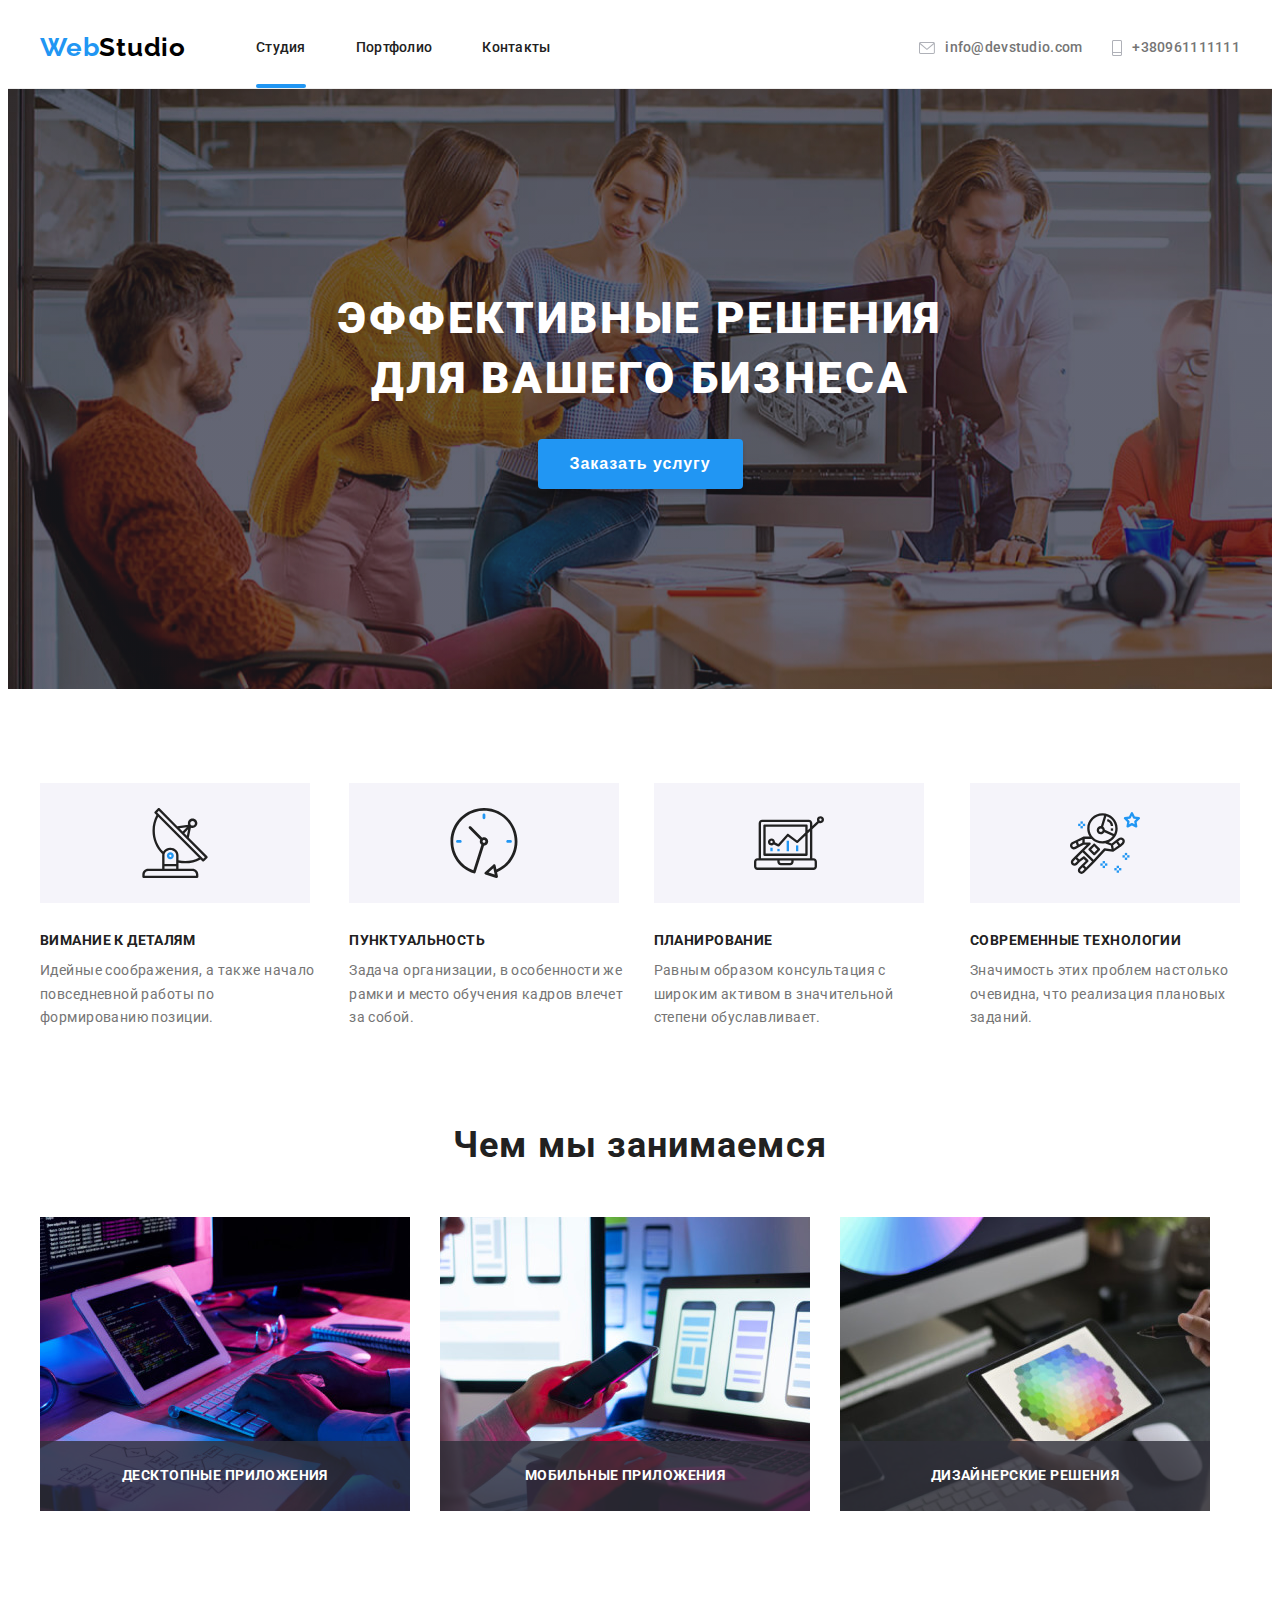
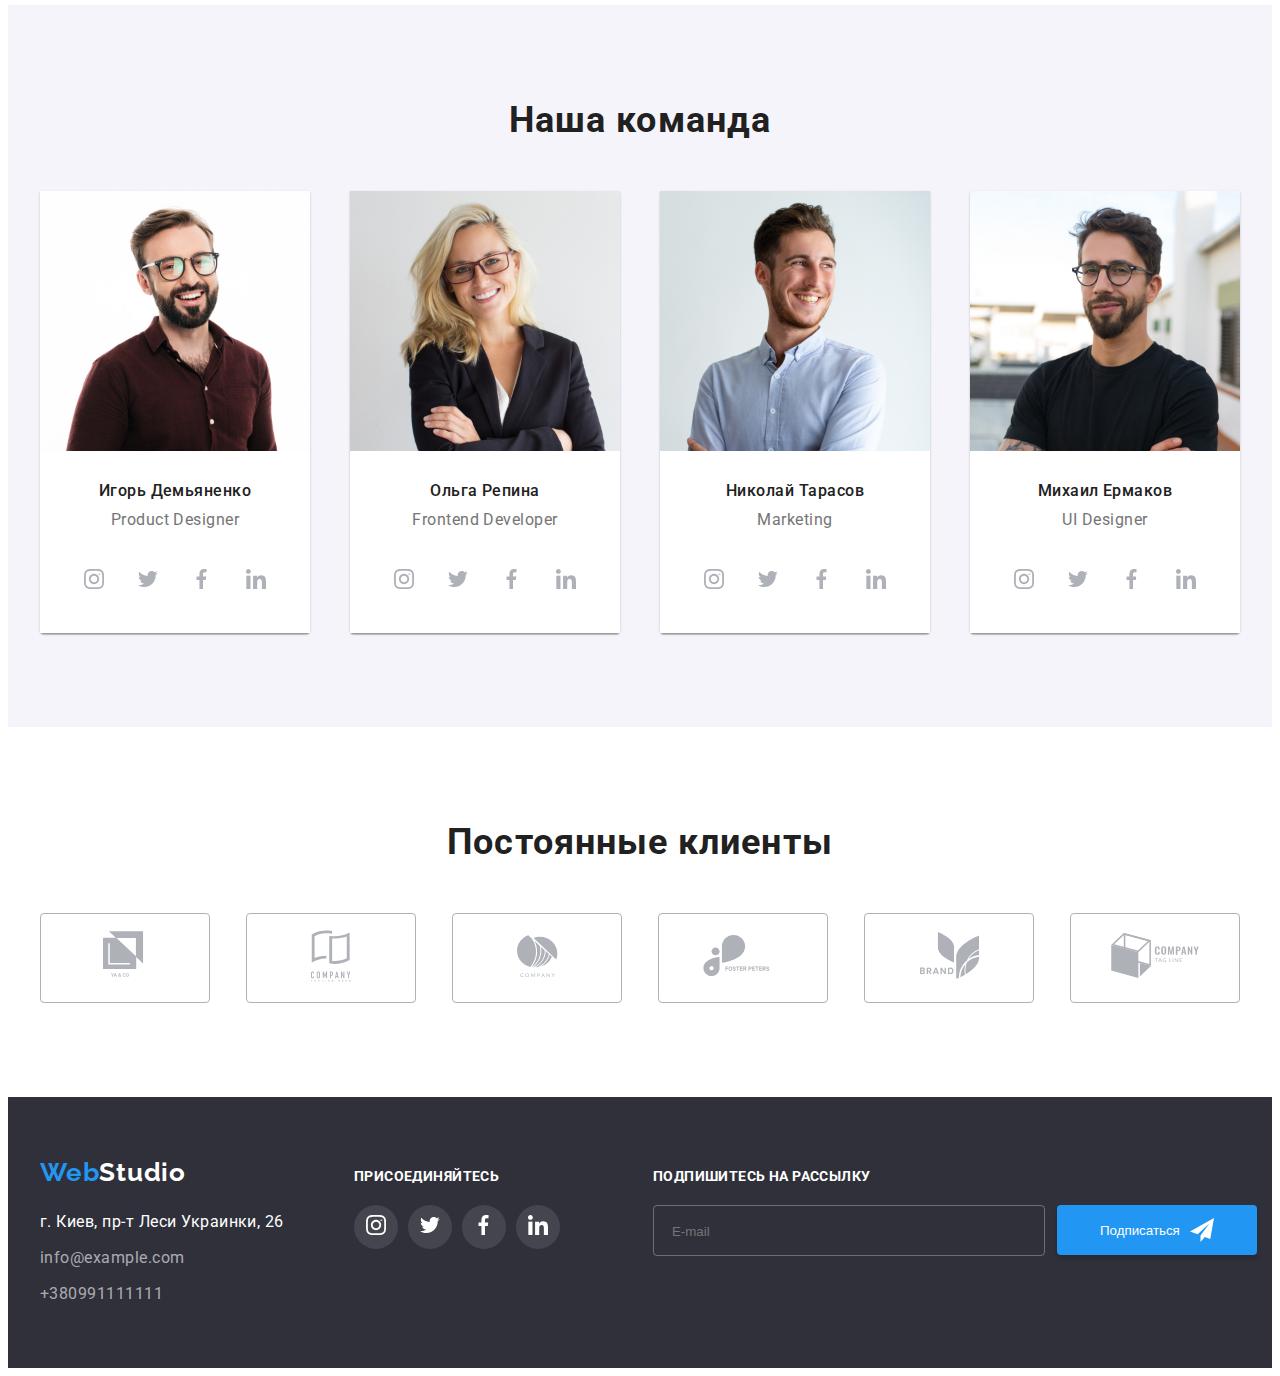
==== commit 7c930e98: "исправил ошибки" ====
--- a/index.html
+++ b/index.html
@@ -50,7 +50,9 @@
             </li>
 
             <li class="navigation-item">
-              <a class="navigation-link link" href="">Контакты</a>
+              <a class="navigation-link link" href=""
+                ><span class="active">Контакты</span></a
+              >
             </li>
           </ul>
         </nav>
@@ -632,7 +634,7 @@
           </svg>
         </button>
         <form action="#" class="modal-form">
-          <label class="modal-form-field" for="">Имя</label>
+          <label class="modal-form-field" for="user_name">Имя</label>
           <div class="modal-form-input-wraper">
             <input
               type="text"
@@ -640,13 +642,14 @@
               class="modal-form-input"
               required
               minlength="2"
+              id="user_name"
             />
             <svg class="modal-icon" width="18" height="18">
               <use href="./images/sprite.svg#icon-person-black"></use>
             </svg>
           </div>
 
-          <label class="modal-form-field" for="">Телефон</label>
+          <label class="modal-form-field" for="user_tel">Телефон</label>
           <div class="modal-form-input-wraper">
             <input
               type="tel"
@@ -655,40 +658,50 @@
               required
               pattern="[0-9]{3}-[0-9]{3}-[0-9]{2}-[0-9]{2}"
               title="063-111-11-11"
+              id="user_tel"
             />
             <svg class="modal-icon" width="18" height="18">
               <use href="./images/sprite.svg#icon-phone-black"></use>
             </svg>
           </div>
 
-          <label class="modal-form-field" for="">Почта</label>
+          <label class="modal-form-field" for="user_mail">Почта</label>
           <div class="modal-form-input-wraper">
-            <input type="email" name="user-mail" class="modal-form-input" />
+            <input
+              type="email"
+              name="user-mail"
+              class="modal-form-input"
+              id="user_mail"
+            />
             <svg class="modal-icon" width="18" height="18">
               <use href="./images/sprite.svg#icon-email-black"></use>
             </svg>
           </div>
 
-          <label class="modal-form-field" for=""
+          <label class="modal-form-field"
             >Коментарии<textarea
               name="user-message"
               class="modal-form-message"
               placeholder="Введите текст"
             ></textarea>
           </label>
-
-          <input
-            type="checkbox"
-            id="user-term"
-            name="user-term"
-            class="modal-form-term visually-hidden"
-            value=""
-          />
-          <label for="user-term" class="modal-form-check-desc"
-            >Соглашаюсь с рассылкой и принимаю&nbsp;<a href="user-link">
-              Условия договора</a
-            ></label
-          >
+          <div class="modal-checkbox_line">
+            <input
+              type="checkbox"
+              id="user-term"
+              name="user-term"
+              class="modal-form-term visually-hidden"
+              value=""
+            />
+            <label for="user-term" class="modal-form-check-desc"
+              >Соглашаюсь с рассылкой и принимаю&nbsp;<a
+                class="modal-form-check-desk-link"
+                href="user-link"
+              >
+                Условия договора</a
+              ></label
+            >
+          </div>
           <button type="submit" class="modal-form-btn">Отправить</button>
         </form>
       </div>
--- a/css/style.css
+++ b/css/style.css
@@ -96,8 +96,6 @@
   border-bottom: var(--fives-colour) 1px solid;
 }
 .header-icons-tel {
-  width: 10px;
-  height: 16px;
   margin-right: 10px;
 }
 .active-page-link {
@@ -105,14 +103,13 @@
   position: relative;
   transition-duration: 250ms;
   transition-timing-function: cubic-bezier(0.4, 0, 0.2, 1);
+  border-radius: 2px;
 }
 .active-page-link:visited {
   color: var(--akcent-color);
 }
 
 .header-icons {
-  width: 16px;
-  height: 12px;
   margin-right: 10px;
 }
 .header-links-item {
@@ -189,6 +186,8 @@
 
 .active-page-link::after {
   opacity: 1;
+  border-radius: 2px;
+  height: 4px;
 }
 
 .navigation-link:hover,
@@ -306,6 +305,7 @@
   background-color: var(--akcent-color);
   transition-duration: 250ms;
   transition-timing-function: cubic-bezier(0.4, 0, 0.2, 1);
+  cursor: pointer;
 }
 .model-btn1 {
   background: var(--secondary-bg-colour);
@@ -318,7 +318,7 @@
   padding-bottom: 6px;
   letter-spacing: 0.03em;
   border-width: 2px;
-
+  cursor: pointer;
   color: var(--third-colour);
   border-color: transparent;
   transition: color 250ms cubic-bezier(0.4, 0, 0.2, 1),
@@ -541,15 +541,8 @@
   display: flex;
   justify-content: center;
   align-items: center;
-
-  border-radius: 50%;
-}
-.icons-thumb {
-  display: flex;
   height: 44px;
   width: 44px;
-  justify-content: center;
-  align-items: center;
   border-radius: 50%;
 }
 
@@ -561,8 +554,8 @@
 .social-list-icon {
   fill: var(--vectors);
 }
-.social-list-link:focus .icons-thumb,
-.social-list-link:hover .icons-thumb,
+.social-list-link:focus,
+.social-list-link:hover,
 .social-list-link:focus .social-list-icon,
 .social-list-link:hover .social-list-icon {
   fill: var(--first-colour);
@@ -586,7 +579,7 @@
   fill: var(--vectors);
 }
 .partners-link {
-  transition-duration: 2350ms;
+  transition-duration: 250ms;
   transition-timing-function: cubic-bezier(0.4, 0, 0.2, 1);
 
   box-sizing: border-box;
@@ -595,16 +588,10 @@
   align-items: center;
   justify-content: center;
   fill: var(--vectors);
-}
-
-.partners-thumb {
   width: 170px;
   height: 90px;
   border: 1px solid var(--vectors);
   border-radius: 4px;
-  display: flex;
-  justify-content: center;
-  align-items: center;
 }
 
 .partners-list {
@@ -616,7 +603,7 @@
   transition-duration: 250ms;
   transition-timing-function: cubic-bezier(0.4, 0, 0.2, 1);
 }
-.partners-link:hover .partners-thumb {
+.partners-link:hover {
   border: 1px solid var(--akcent-color);
   transition-duration: 250ms;
   transition-timing-function: cubic-bezier(0.4, 0, 0.2, 1);
@@ -627,7 +614,7 @@
   transition-duration: 250ms;
   transition-timing-function: cubic-bezier(0.4, 0, 0.2, 1);
 }
-.partners-link:focus .partners-thumb {
+.partners-link:focus {
   border: 1px solid var(--akcent-color);
 
   outline: none;
@@ -659,15 +646,19 @@
   line-height: 1.71;
   letter-spacing: 0.03em;
   margin-top: 20px;
+  color: rgba(255, 255, 255, 0.6);
+  transition: color 250ms var(--time-function);
 }
 .footer-wraper {
   margin-right: 70px;
 }
 
 .adress-item {
+  display: block;
   color: var(--first-colour);
   transition: color 250ms cubic-bezier(0.4, 0, 0.2, 1);
   color: var(--first-colour);
+  white-space: nowrap;
 }
 
 .footer-contacts {
@@ -785,7 +776,8 @@
   align-items: center;
   text-align: center;
   padding: 10px 29px;
-
+  cursor: pointer;
+  border: none;
   transition-duration: 250ms;
   transition-timing-function: cubic-bezier(0.4, 0, 0.2, 1);
 }
@@ -842,6 +834,7 @@
   width: 100vw;
   height: 100vh;
   transition: all 250ms linear;
+  background: rgba(0, 0, 0, 0.2);
 }
 .modal {
   position: absolute;
@@ -864,6 +857,8 @@
   border: 1px solid rgba(0, 0, 0, 0.1);
   border-radius: 50%;
   cursor: pointer;
+  background-position: center;
+  border: none;
 }
 
 .modal-close-btn:hover,
@@ -968,7 +963,11 @@
   font-size: 14px;
   line-height: 1.71;
   letter-spacing: 0.03em;
-  margin-top: 20px;
+  margin-bottom: 40px;
+  text-align: center;
+}
+.modal-form-check-desk-link {
+  color: var(--akcent-color);
 }
 .modal-form-check-desc::before {
   content: '';
@@ -997,7 +996,9 @@
 .modal-form-term:focus + .modal-form-check-desc::before {
   border-color: var(--akcent-color);
 }
-
+.modal-checkbox_line {
+  margin-bottom: 40px;
+}
 .modal-form-btn {
   min-width: 200px;
   min-height: 50px;
@@ -1006,12 +1007,16 @@
   box-shadow: 0px 4px 4px rgba(0, 0, 0, 0.15);
   border-radius: 4px;
   color: var(--first-colour);
-  margin-top: 30px;
+  padding: 10px 32px;
+
+  cursor: pointer;
+  border: 0;
 }
 .modal-checkbox_line {
   display: flex;
   margin-left: auto;
   margin-right: auto;
+  display: block;
 }
 .checkbox-icon {
   position: absolute;
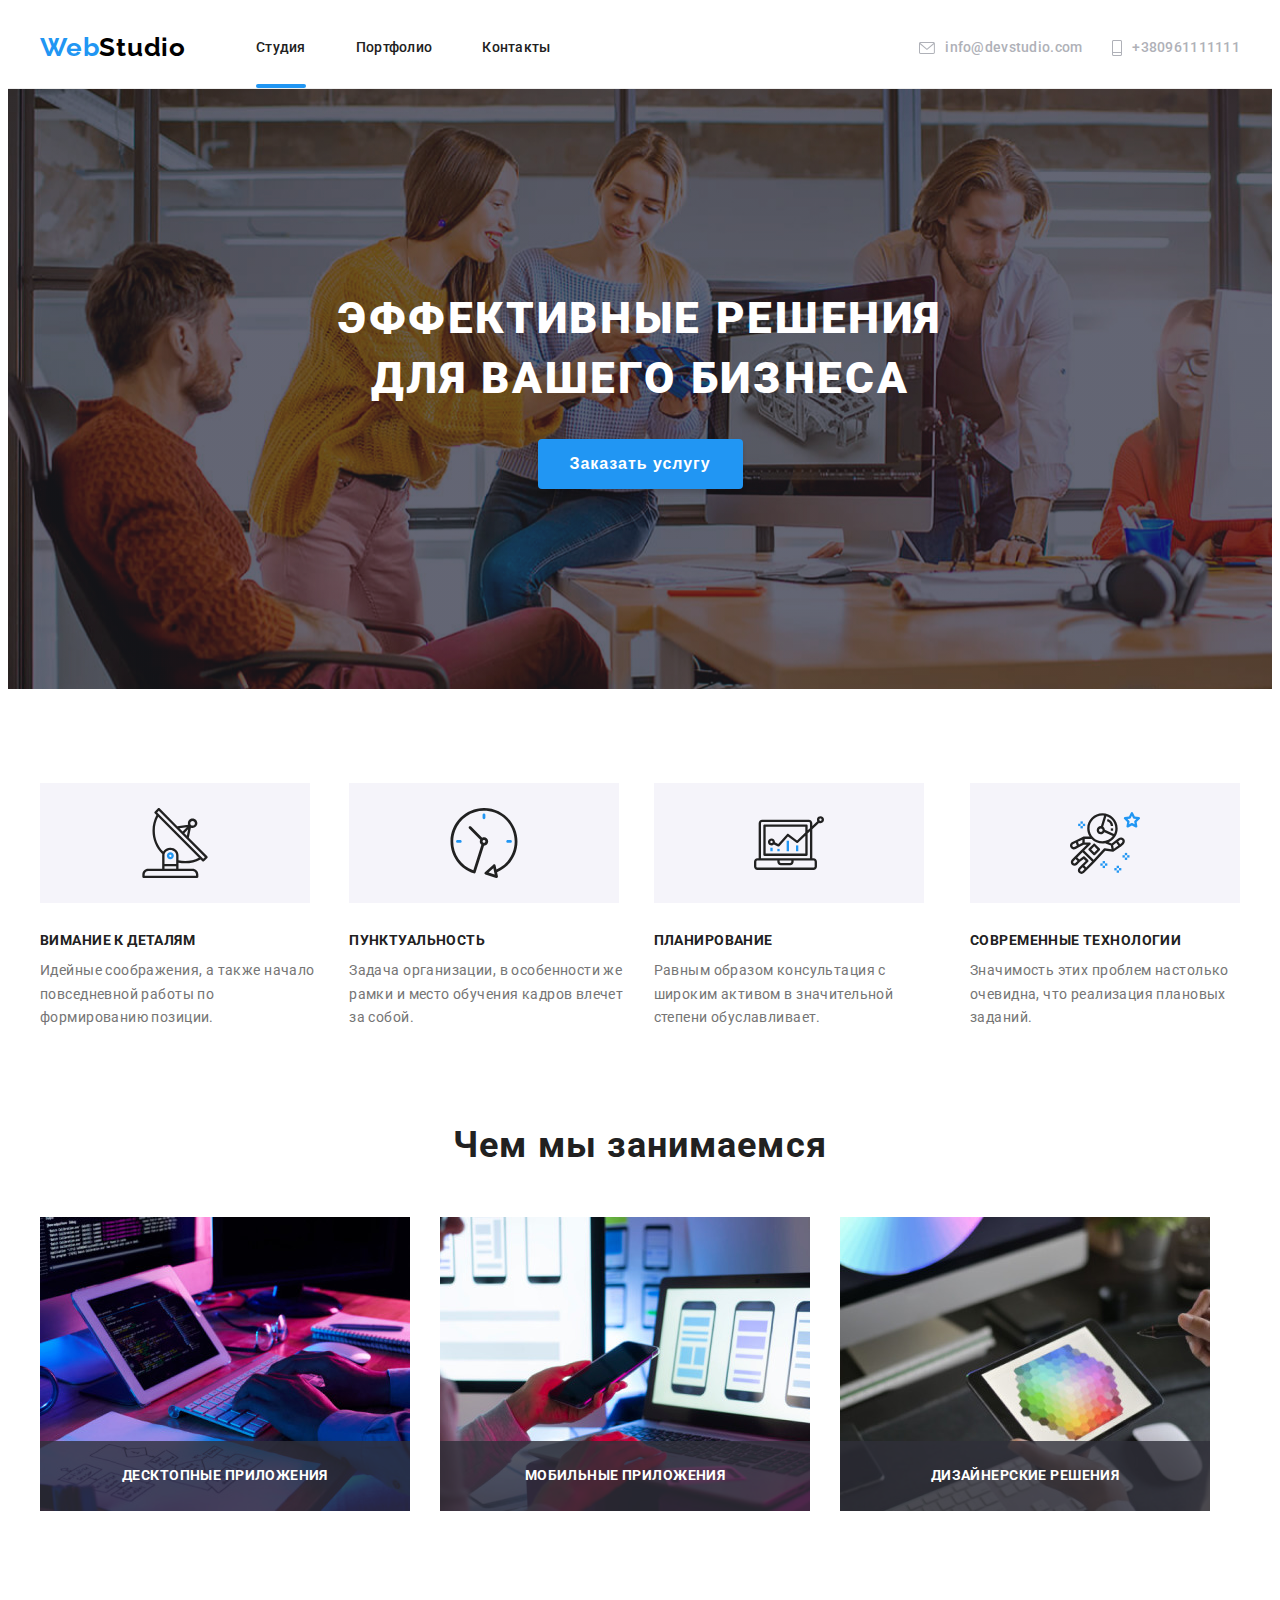
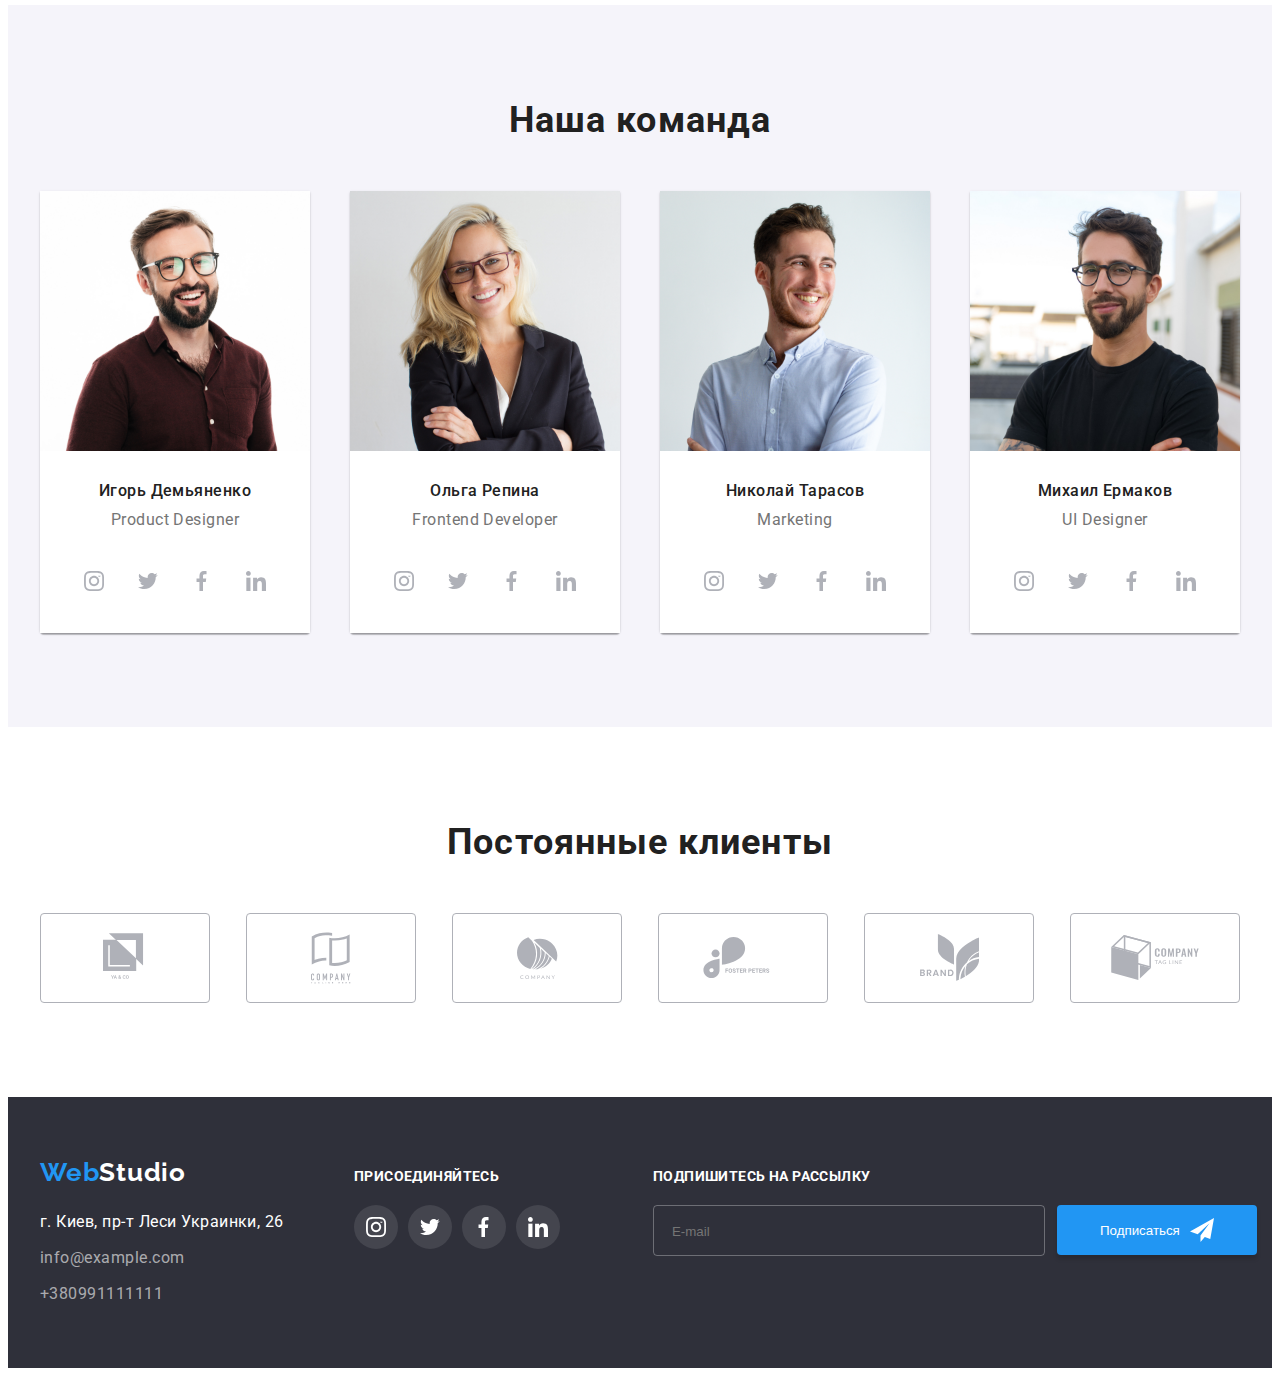
==== commit 5eb35120: "попрбавки" ====
--- a/index.html
+++ b/index.html
@@ -228,55 +228,31 @@
                 <p class="section4-subtitle">Product Designer</p>
                 <ul class="social-list list">
                   <li class="social-list-item">
-                    <a href="" class="social-list-link"
-                      ><div class="icons-thumb">
-                        <svg
-                          class="social-list-icon"
-                          width="20px"
-                          height="20px"
-                        >
-                          <use href="./images/sprite.svg#icon-instagram"></use>
-                        </svg>
-                      </div>
-                    </a>
-                  </li>
-                  <li class="social-list-item">
-                    <a href="" class="social-list-link"
-                      ><div class="icons-thumb">
-                        <svg
-                          class="social-list-icon"
-                          width="20px"
-                          height="20px"
-                        >
-                          <use href="./images/sprite.svg#icon-Vector6"></use>
-                        </svg>
-                      </div>
-                    </a>
-                  </li>
-                  <li class="social-list-item">
-                    <a href="" class="social-list-link"
-                      ><div class="icons-thumb">
-                        <svg
-                          class="social-list-icon"
-                          width="20px"
-                          height="20px"
-                        >
-                          <use href="./images/sprite.svg#icon-Vector7"></use>
-                        </svg>
-                      </div>
-                    </a>
-                  </li>
-                  <li class="social-list-item">
-                    <a href="" class="social-list-link"
-                      ><div class="icons-thumb">
-                        <svg
-                          class="social-list-icon"
-                          width="20px"
-                          height="20px"
-                        >
-                          <use href="./images/sprite.svg#icon-linkedin"></use>
-                        </svg>
-                      </div>
+                    <a href="" class="social-list-link">
+                      <svg class="social-list-icon" width="20px" height="20px">
+                        <use href="./images/sprite.svg#icon-instagram"></use>
+                      </svg>
+                    </a>
+                  </li>
+                  <li class="social-list-item">
+                    <a href="" class="social-list-link">
+                      <svg class="social-list-icon" width="20px" height="20px">
+                        <use href="./images/sprite.svg#icon-Vector6"></use>
+                      </svg>
+                    </a>
+                  </li>
+                  <li class="social-list-item">
+                    <a href="" class="social-list-link">
+                      <svg class="social-list-icon" width="20px" height="20px">
+                        <use href="./images/sprite.svg#icon-Vector7"></use>
+                      </svg>
+                    </a>
+                  </li>
+                  <li class="social-list-item">
+                    <a href="" class="social-list-link">
+                      <svg class="social-list-icon" width="20px" height="20px">
+                        <use href="./images/sprite.svg#icon-linkedin"></use>
+                      </svg>
                     </a>
                   </li>
                 </ul>
@@ -289,55 +265,31 @@
                 <p class="section4-subtitle">Frontend Developer</p>
                 <ul class="social-list list">
                   <li class="social-list-item">
-                    <a href="" class="social-list-link"
-                      ><div class="icons-thumb">
-                        <svg
-                          class="social-list-icon"
-                          width="20px"
-                          height="20px"
-                        >
-                          <use href="./images/sprite.svg#icon-instagram"></use>
-                        </svg>
-                      </div>
-                    </a>
-                  </li>
-                  <li class="social-list-item">
-                    <a href="" class="social-list-link"
-                      ><div class="icons-thumb">
-                        <svg
-                          class="social-list-icon"
-                          width="20px"
-                          height="20px"
-                        >
-                          <use href="./images/sprite.svg#icon-Vector6"></use>
-                        </svg>
-                      </div>
-                    </a>
-                  </li>
-                  <li class="social-list-item">
-                    <a href="" class="social-list-link"
-                      ><div class="icons-thumb">
-                        <svg
-                          class="social-list-icon"
-                          width="20px"
-                          height="20px"
-                        >
-                          <use href="./images/sprite.svg#icon-Vector7"></use>
-                        </svg>
-                      </div>
-                    </a>
-                  </li>
-                  <li class="social-list-item">
-                    <a href="" class="social-list-link"
-                      ><div class="icons-thumb">
-                        <svg
-                          class="social-list-icon"
-                          width="20px"
-                          height="20px"
-                        >
-                          <use href="./images/sprite.svg#icon-linkedin"></use>
-                        </svg>
-                      </div>
+                    <a href="" class="social-list-link">
+                      <svg class="social-list-icon" width="20px" height="20px">
+                        <use href="./images/sprite.svg#icon-instagram"></use>
+                      </svg>
+                    </a>
+                  </li>
+                  <li class="social-list-item">
+                    <a href="" class="social-list-link">
+                      <svg class="social-list-icon" width="20px" height="20px">
+                        <use href="./images/sprite.svg#icon-Vector6"></use>
+                      </svg>
+                    </a>
+                  </li>
+                  <li class="social-list-item">
+                    <a href="" class="social-list-link">
+                      <svg class="social-list-icon" width="20px" height="20px">
+                        <use href="./images/sprite.svg#icon-Vector7"></use>
+                      </svg>
+                    </a>
+                  </li>
+                  <li class="social-list-item">
+                    <a href="" class="social-list-link">
+                      <svg class="social-list-icon" width="20px" height="20px">
+                        <use href="./images/sprite.svg#icon-linkedin"></use>
+                      </svg>
                     </a>
                   </li>
                 </ul>
@@ -350,55 +302,31 @@
                 <p class="section4-subtitle">Marketing</p>
                 <ul class="social-list list">
                   <li class="social-list-item">
-                    <a href="" class="social-list-link"
-                      ><div class="icons-thumb">
-                        <svg
-                          class="social-list-icon"
-                          width="20px"
-                          height="20px"
-                        >
-                          <use href="./images/sprite.svg#icon-instagram"></use>
-                        </svg>
-                      </div>
-                    </a>
-                  </li>
-                  <li class="social-list-item">
-                    <a href="" class="social-list-link"
-                      ><div class="icons-thumb">
-                        <svg
-                          class="social-list-icon"
-                          width="20px"
-                          height="20px"
-                        >
-                          <use href="./images/sprite.svg#icon-Vector6"></use>
-                        </svg>
-                      </div>
-                    </a>
-                  </li>
-                  <li class="social-list-item">
-                    <a href="" class="social-list-link"
-                      ><div class="icons-thumb">
-                        <svg
-                          class="social-list-icon"
-                          width="20px"
-                          height="20px"
-                        >
-                          <use href="./images/sprite.svg#icon-Vector7"></use>
-                        </svg>
-                      </div>
-                    </a>
-                  </li>
-                  <li class="social-list-item">
-                    <a href="" class="social-list-link"
-                      ><div class="icons-thumb">
-                        <svg
-                          class="social-list-icon"
-                          width="20px"
-                          height="20px"
-                        >
-                          <use href="./images/sprite.svg#icon-linkedin"></use>
-                        </svg>
-                      </div>
+                    <a href="" class="social-list-link">
+                      <svg class="social-list-icon" width="20px" height="20px">
+                        <use href="./images/sprite.svg#icon-instagram"></use>
+                      </svg>
+                    </a>
+                  </li>
+                  <li class="social-list-item">
+                    <a href="" class="social-list-link">
+                      <svg class="social-list-icon" width="20px" height="20px">
+                        <use href="./images/sprite.svg#icon-Vector6"></use>
+                      </svg>
+                    </a>
+                  </li>
+                  <li class="social-list-item">
+                    <a href="" class="social-list-link">
+                      <svg class="social-list-icon" width="20px" height="20px">
+                        <use href="./images/sprite.svg#icon-Vector7"></use>
+                      </svg>
+                    </a>
+                  </li>
+                  <li class="social-list-item">
+                    <a href="" class="social-list-link">
+                      <svg class="social-list-icon" width="20px" height="20px">
+                        <use href="./images/sprite.svg#icon-linkedin"></use>
+                      </svg>
                     </a>
                   </li>
                 </ul>
@@ -411,55 +339,31 @@
                 <p class="section4-subtitle">UI Designer</p>
                 <ul class="social-list list">
                   <li class="social-list-item">
-                    <a href="" class="social-list-link"
-                      ><div class="icons-thumb">
-                        <svg
-                          class="social-list-icon"
-                          width="20px"
-                          height="20px"
-                        >
-                          <use href="./images/sprite.svg#icon-instagram"></use>
-                        </svg>
-                      </div>
-                    </a>
-                  </li>
-                  <li class="social-list-item">
-                    <a href="" class="social-list-link"
-                      ><div class="icons-thumb">
-                        <svg
-                          class="social-list-icon"
-                          width="20px"
-                          height="20px"
-                        >
-                          <use href="./images/sprite.svg#icon-Vector6"></use>
-                        </svg>
-                      </div>
-                    </a>
-                  </li>
-                  <li class="social-list-item">
-                    <a href="" class="social-list-link"
-                      ><div class="icons-thumb">
-                        <svg
-                          class="social-list-icon"
-                          width="20px"
-                          height="20px"
-                        >
-                          <use href="./images/sprite.svg#icon-Vector7"></use>
-                        </svg>
-                      </div>
-                    </a>
-                  </li>
-                  <li class="social-list-item">
-                    <a href="" class="social-list-link"
-                      ><div class="icons-thumb">
-                        <svg
-                          class="social-list-icon"
-                          width="20px"
-                          height="20px"
-                        >
-                          <use href="./images/sprite.svg#icon-linkedin"></use>
-                        </svg>
-                      </div>
+                    <a href="" class="social-list-link">
+                      <svg class="social-list-icon" width="20px" height="20px">
+                        <use href="./images/sprite.svg#icon-instagram"></use>
+                      </svg>
+                    </a>
+                  </li>
+                  <li class="social-list-item">
+                    <a href="" class="social-list-link">
+                      <svg class="social-list-icon" width="20px" height="20px">
+                        <use href="./images/sprite.svg#icon-Vector6"></use>
+                      </svg>
+                    </a>
+                  </li>
+                  <li class="social-list-item">
+                    <a href="" class="social-list-link">
+                      <svg class="social-list-icon" width="20px" height="20px">
+                        <use href="./images/sprite.svg#icon-Vector7"></use>
+                      </svg>
+                    </a>
+                  </li>
+                  <li class="social-list-item">
+                    <a href="" class="social-list-link">
+                      <svg class="social-list-icon" width="20px" height="20px">
+                        <use href="./images/sprite.svg#icon-linkedin"></use>
+                      </svg>
                     </a>
                   </li>
                 </ul>
@@ -475,61 +379,49 @@
           <ul class="partners-list list">
             <li class="partners-item">
               <a href="" class="partners-link">
-                <div class="partners-thumb">
-                  <svg
-                    class="partners-icon"
-                    width="44.27px"
-                    height="49.23px"
-                    fill="currentColour"
-                  >
-                    <use href="./images/sprite.svg#icon-logo1"></use>
-                  </svg>
-                </div>
+                <svg
+                  class="partners-icon"
+                  width="44.27px"
+                  height="49.23px"
+                  fill="currentColour"
+                >
+                  <use href="./images/sprite.svg#icon-logo1"></use>
+                </svg>
               </a>
             </li>
             <li class="partners-item">
               <a href="" class="partners-link">
-                <div class="partners-thumb">
-                  <svg class="partners-icon" width="40px" height="52px">
-                    <use href="./images/sprite.svg#icon-logo2"></use>
-                  </svg>
-                </div>
+                <svg class="partners-icon" width="40px" height="52px">
+                  <use href="./images/sprite.svg#icon-logo2"></use>
+                </svg>
               </a>
             </li>
             <li class="partners-item">
               <a href="" class="partners-link">
-                <div class="partners-thumb">
-                  <svg class="partners-icon" width="41" height="42.6px">
-                    <use href="./images/sprite.svg#icon-logo3"></use>
-                  </svg>
-                </div>
+                <svg class="partners-icon" width="41" height="42.6px">
+                  <use href="./images/sprite.svg#icon-logo3"></use>
+                </svg>
               </a>
             </li>
             <li class="partners-item">
               <a href="" class="partners-link">
-                <div class="partners-thumb">
-                  <svg class="partners-icon" width="79.66px" height="42.02px">
-                    <use href="./images/sprite.svg#icon-logo4"></use>
-                  </svg>
-                </div>
+                <svg class="partners-icon" width="79.66px" height="42.02px">
+                  <use href="./images/sprite.svg#icon-logo4"></use>
+                </svg>
               </a>
             </li>
             <li class="partners-item">
               <a href="" class="partners-link">
-                <div class="partners-thumb">
-                  <svg class="partners-icon" width="59px" height="47px">
-                    <use href="./images/sprite.svg#icon-logo5"></use>
-                  </svg>
-                </div>
+                <svg class="partners-icon" width="59px" height="47px">
+                  <use href="./images/sprite.svg#icon-logo5"></use>
+                </svg>
               </a>
             </li>
             <li class="partners-item">
               <a href="" class="partners-link">
-                <div class="partners-thumb">
-                  <svg class="partners-icon" width="88.5px" height="45.44px">
-                    <use href="./images/sprite.svg#icon-logo6"></use>
-                  </svg>
-                </div>
+                <svg class="partners-icon" width="88.5px" height="45.44px">
+                  <use href="./images/sprite.svg#icon-logo6"></use>
+                </svg>
               </a>
             </li>
           </ul>
@@ -573,36 +465,32 @@
           <p class="invitation">Присоединяйтесь</p>
           <ul class="icon-list list">
             <li class="icon-list-item">
-              <a href="" class="icon-item-link"
-                ><div class="icon-thumb">
-                  <svg class="footer-icons" width="20px" height="20px">
-                    <use href="./images/sprite.svg#icon-instagram"></use>
-                  </svg></div
-              ></a>
+              <a href="" class="icon-item-link">
+                <svg class="footer-icons" width="20px" height="20px">
+                  <use href="./images/sprite.svg#icon-instagram"></use>
+                </svg>
+              </a>
             </li>
             <li class="icon-list-item">
-              <a href="" class="icon-item-link"
-                ><div class="icon-thumb">
-                  <svg class="footer-icons" width="20px" height="20px">
-                    <use href="./images/sprite.svg#icon-Vector6"></use>
-                  </svg></div
-              ></a>
+              <a href="" class="icon-item-link">
+                <svg class="footer-icons" width="20px" height="20px">
+                  <use href="./images/sprite.svg#icon-Vector6"></use>
+                </svg>
+              </a>
             </li>
             <li class="icon-list-item">
-              <a href="" class="icon-item-link"
-                ><div class="icon-thumb">
-                  <svg class="footer-icons" width="20px" height="20px">
-                    <use href="./images/sprite.svg#icon-Vector7"></use>
-                  </svg></div
-              ></a>
+              <a href="" class="icon-item-link">
+                <svg class="footer-icons" width="20px" height="20px">
+                  <use href="./images/sprite.svg#icon-Vector7"></use>
+                </svg>
+              </a>
             </li>
             <li class="icon-list-item">
-              <a href="" class="icon-item-link"
-                ><div class="icon-thumb">
-                  <svg class="footer-icons" width="20px" height="20px">
-                    <use href="./images/sprite.svg#icon-linkedin"></use>
-                  </svg></div
-              ></a>
+              <a href="" class="icon-item-link">
+                <svg class="footer-icons" width="20px" height="20px">
+                  <use href="./images/sprite.svg#icon-linkedin"></use>
+                </svg>
+              </a>
             </li>
           </ul>
         </div>
@@ -678,13 +566,13 @@
             </svg>
           </div>
 
-          <label class="modal-form-field"
-            >Коментарии<textarea
-              name="user-message"
-              class="modal-form-message"
-              placeholder="Введите текст"
-            ></textarea>
-          </label>
+          <label class="modal-form-field_commentaries">Коментарии</label
+          ><textarea
+            name="user-message"
+            class="modal-form-message"
+            placeholder="Введите текст"
+          ></textarea>
+
           <div class="modal-checkbox_line">
             <input
               type="checkbox"
--- a/css/style.css
+++ b/css/style.css
@@ -210,7 +210,8 @@
   padding-top: 32px;
   padding-bottom: 32px;
   transition: color 250ms cubic-bezier(0.4, 0, 0.2, 1);
-  color: var(--second-colour);
+  color: var(--vectors);
+  fill: var(--vectors);
   transition-duration: 250ms;
   transition-timing-function: cubic-bezier(0.4, 0, 0.2, 1);
 }
@@ -261,21 +262,6 @@
   padding-top: 94px;
 }
 
-.about-border-portfolio {
-  background-color: var(--first-colour);
-  padding-right: 24px;
-  padding-left: 24px;
-  padding-top: 20px;
-  padding-bottom: 20px;
-  text-align: left;
-  border: var(--fives-colour) 1px solid;
-}
-
-.about-list-portfolio {
-  display: flex;
-  justify-content: space-between;
-  flex-wrap: wrap;
-}
 .herro-title {
   font-weight: 900;
   font-size: 44px;
@@ -397,6 +383,22 @@
   color: var(--third-colour);
   margin-bottom: 10px;
 }
+.about-border-portfolio {
+  background-color: var(--first-colour);
+  padding-right: 24px;
+  padding-left: 24px;
+  padding-top: 20px;
+  padding-bottom: 20px;
+  text-align: left;
+  border: var(--fives-colour) 1px solid;
+}
+
+.about-list-portfolio {
+  display: flex;
+  flex-wrap: wrap;
+  margin-top: -30px;
+  margin-left: -30px;
+}
 .about-subtitle {
   font-weight: 400;
   font-size: 14px;
@@ -428,8 +430,8 @@
 .about-link {
   transition-duration: 250ms;
   transition-timing-function: cubic-bezier(0.4, 0, 0.2, 1);
-  margin-bottom: 30px;
-  margin-right: -30px;
+  margin-top: 30px;
+  margin-left: 30px;
 }
 .about-link:hover {
   box-shadow: 0px 1px 1px rgba(0, 0, 0, 0.12), 0px 4px 4px rgba(0, 0, 0, 0.06),
@@ -439,9 +441,7 @@
   box-shadow: 0px 1px 1px rgba(0, 0, 0, 0.12), 0px 4px 4px rgba(0, 0, 0, 0.06),
     1px 4px 6px rgba(0, 0, 0, 0.16);
 }
-.about-link:nth-last-child(-n + 3) {
-  margin-bottom: 0;
-}
+
 /*==========Section3==========*/
 .about {
   padding-top: 94px;
@@ -544,24 +544,24 @@
   height: 44px;
   width: 44px;
   border-radius: 50%;
-}
-
+  background-color: var(--first-colour);
+  transition: background-color 250ms cubic-bezier(0.4, 0, 0.2, 1);
+  fill: var(--vectors);
+}
+.social-list-item {
+  display: flex;
+  justify-content: space-between;
+}
 .social-list {
   margin-top: 16px;
   display: flex;
   justify-content: space-between;
 }
-.social-list-icon {
-  fill: var(--vectors);
-}
+
 .social-list-link:focus,
-.social-list-link:hover,
-.social-list-link:focus .social-list-icon,
-.social-list-link:hover .social-list-icon {
+.social-list-link:hover {
   fill: var(--first-colour);
   background-color: var(--akcent-color);
-  transition-duration: 250ms;
-  transition-timing-function: cubic-bezier(0.4, 0, 0.2, 1);
 }
 /*==========components=======*/
 .logo-light-teme {
@@ -576,22 +576,21 @@
   padding-bottom: 94px;
 }
 .partners-icon {
-  fill: var(--vectors);
+  transition-duration: 250ms;
+  transition-timing-function: cubic-bezier(0.4, 0, 0.2, 1);
 }
 .partners-link {
   transition-duration: 250ms;
   transition-timing-function: cubic-bezier(0.4, 0, 0.2, 1);
-
   box-sizing: border-box;
-
-  display: flex;
-  align-items: center;
-  justify-content: center;
+  display: flex;
   fill: var(--vectors);
   width: 170px;
   height: 90px;
   border: 1px solid var(--vectors);
   border-radius: 4px;
+  justify-content: center;
+  align-items: center;
 }
 
 .partners-list {
@@ -833,7 +832,7 @@
   left: 0;
   width: 100vw;
   height: 100vh;
-  transition: all 250ms linear;
+  transition: visibility 250ms linear, opacity 250ms linear;
   background: rgba(0, 0, 0, 0.2);
 }
 .modal {
@@ -848,6 +847,8 @@
 }
 
 .modal-close-btn {
+  display: flex;
+  align-items: center;
   position: absolute;
   top: 8px;
   right: 8px;
@@ -857,8 +858,7 @@
   border: 1px solid rgba(0, 0, 0, 0.1);
   border-radius: 50%;
   cursor: pointer;
-  background-position: center;
-  border: none;
+  background-position: top;
 }
 
 .modal-close-btn:hover,
@@ -911,9 +911,8 @@
   transition: background-colour 250ms;
 }
 .modal-form-field {
+  margin-bottom: 4px;
   position: relative;
-  margin-top: 10px;
-  margin-bottom: 4px;
   font-family: var(--main-font);
   font-style: normal;
   font-weight: normal;
@@ -923,6 +922,10 @@
 
   color: #757575;
 }
+.modal-form-field:not(:first-child) {
+  margin-top: 10px;
+}
+
 .modal-form-input-wraper {
   position: relative;
   display: block;
@@ -934,25 +937,38 @@
   width: 100%;
   height: 120px;
   border: 1px solid rgba(33, 33, 33, 0.2);
-
+  margin-bottom: 20px;
   border-radius: 4px;
   padding: 12px 16px;
   resize: none;
   transition: border-color 250ms cubic-bezier(0.4, 0, 0.2, 1);
 }
-.modal-form-message:focus {
-  border-color: var(--akcent-color);
-  outline: none;
-}
-.modal-form-message::placeholder {
-  color: rgba(117, 117, 117, 0.5);
-
+.modal-form-field_commentaries {
+  margin-top: 10px;
+  margin-bottom: 4px;
+  position: relative;
   font-family: var(--main-font);
   font-style: normal;
   font-weight: normal;
   font-size: 12px;
   line-height: 1.16;
   letter-spacing: 0.01em;
+
+  color: #757575;
+}
+.modal-form-message:focus {
+  border-color: var(--akcent-color);
+  outline: none;
+}
+.modal-form-message::placeholder {
+  color: rgba(117, 117, 117, 0.5);
+
+  font-family: var(--main-font);
+  font-style: normal;
+  font-weight: normal;
+  font-size: 12px;
+  line-height: 1.16;
+  letter-spacing: 0.01em;
 }
 
 .modal-form-check-desc {
@@ -983,22 +999,16 @@
   background-image: url(../images/chekbox/icon-check.svg);
   background-position: center;
   background-color: var(--akcent-color);
-}
-/*
-.modal-form-term:checked + .modal-form-check-desc::before {
-  background-image: url(../images/sprite.svg#icon-icon-check);
-  background-repeat: no-repeat;
-  background-position: center;
-  background-color: var(--accent-color);
-  border-color: var(--accent-color);
-}*/
+
+  background-position: top;
+  display: flex;
+  align-items: center;
+}
 
 .modal-form-term:focus + .modal-form-check-desc::before {
   border-color: var(--akcent-color);
 }
-.modal-checkbox_line {
-  margin-bottom: 40px;
-}
+
 .modal-form-btn {
   min-width: 200px;
   min-height: 50px;
@@ -1008,7 +1018,7 @@
   border-radius: 4px;
   color: var(--first-colour);
   padding: 10px 32px;
-
+  margin-top: 30px;
   cursor: pointer;
   border: 0;
 }
